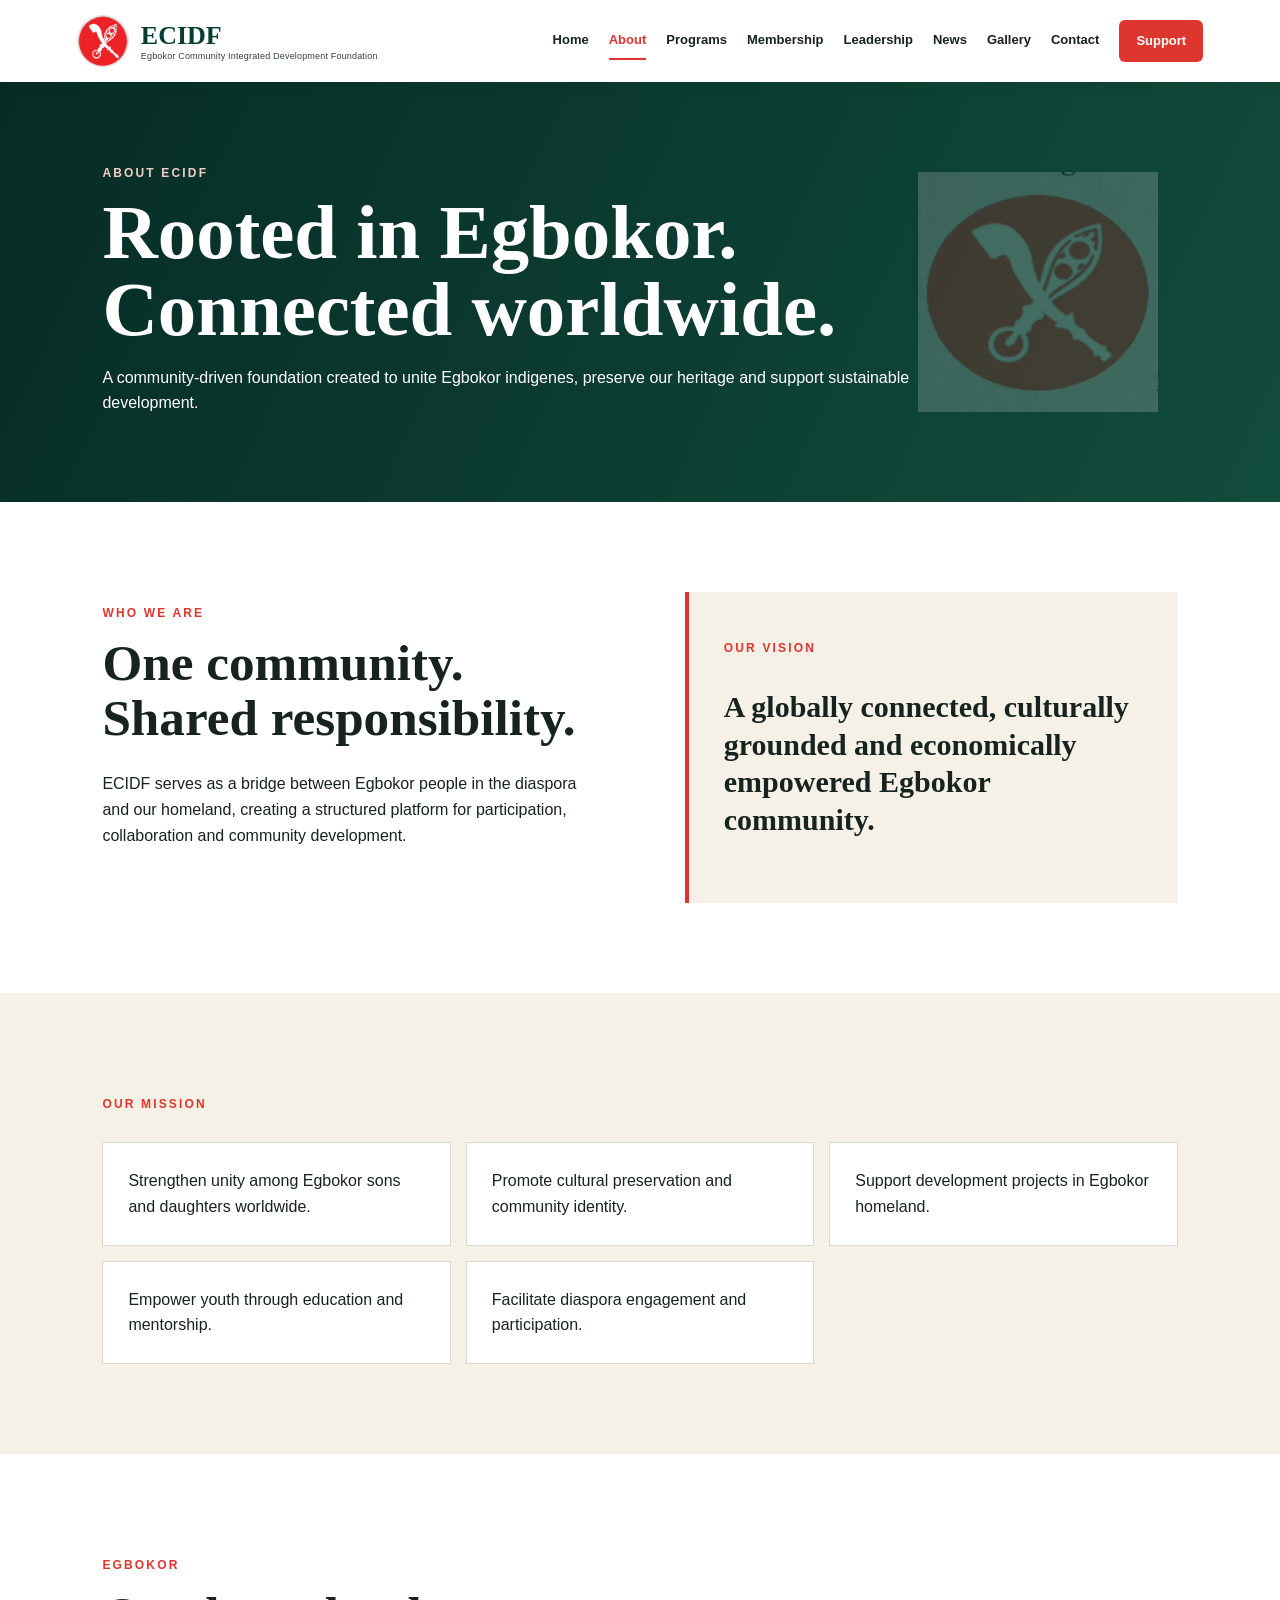
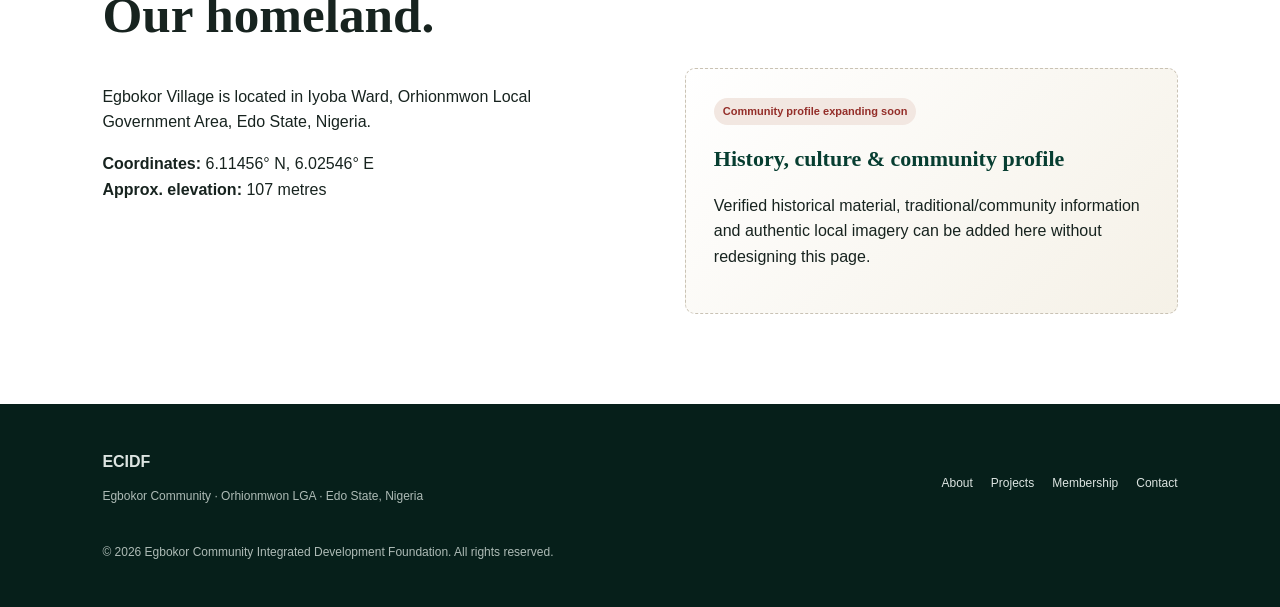
==== about.html @ dde15e3f "Add rotating ECIDF global community feature" ====
<!doctype html><html lang="en"><head><meta charset="utf-8"><meta name="viewport" content="width=device-width,initial-scale=1"><title>About | ECIDF</title><meta name="description" content="ECIDF — Egbokor Community Integrated Development Foundation"><link rel="stylesheet" href="styles.css"></head><body><header class="site-header"><a class="brand" href="index.html"><span class="mark"><img src="assets/images/ecidf-emblem.png" alt="ECIDF emblem"></span><span>ECIDF<small>Egbokor Community Integrated Development Foundation</small></span></a><button class="menu" aria-label="Open navigation" aria-expanded="false">☰</button><nav><a class="" href="index.html">Home</a><a class="active" href="about.html">About</a><a class="" href="programs.html">Programs</a><a class="" href="membership.html">Membership</a><a class="" href="leadership.html">Leadership</a><a class="" href="news.html">News</a><a class="" href="gallery.html">Gallery</a><a class="" href="contact.html">Contact</a><a class="nav-cta" href="support.html">Support</a></nav></header><main><section class="page-hero"><div><p class="kicker">ABOUT ECIDF</p><h1>Rooted in Egbokor.<br>Connected worldwide.</h1><p>A community-driven foundation created to unite Egbokor indigenes, preserve our heritage and support sustainable development.</p></div><div class="page-emblem"><img src="assets/images/ecidf-emblem.png" alt=""></div></section><section class="content two-col"><div><p class="kicker">WHO WE ARE</p><h2>One community. Shared responsibility.</h2><p>ECIDF serves as a bridge between Egbokor people in the diaspora and our homeland, creating a structured platform for participation, collaboration and community development.</p></div><div class="quote-card"><p class="kicker">OUR VISION</p><h3>A globally connected, culturally grounded and economically empowered Egbokor community.</h3></div></section><section class="content soft"><p class="kicker">OUR MISSION</p><div class="list-grid"><div>Strengthen unity among Egbokor sons and daughters worldwide.</div><div>Promote cultural preservation and community identity.</div><div>Support development projects in Egbokor homeland.</div><div>Empower youth through education and mentorship.</div><div>Facilitate diaspora engagement and participation.</div></div></section><section class="content"><p class="kicker">EGBOKOR</p><h2>Our homeland.</h2><div class="two-col"><div><p>Egbokor Village is located in Iyoba Ward, Orhionmwon Local Government Area, Edo State, Nigeria.</p><p><strong>Coordinates:</strong> 6.11456° N, 6.02546° E<br><strong>Approx. elevation:</strong> 107 metres</p></div><div class="coming-card"><span>Community profile expanding soon</span><h3>History, culture & community profile</h3><p>Verified historical material, traditional/community information and authentic local imagery can be added here without redesigning this page.</p></div></div></section></main><footer><div><strong>ECIDF</strong><p>Egbokor Community · Orhionmwon LGA · Edo State, Nigeria</p></div><div class="footer-links"><a href="about.html">About</a><a href="programs.html">Projects</a><a href="membership.html">Membership</a><a href="contact.html">Contact</a></div><small>© 2026 Egbokor Community Integrated Development Foundation. All rights reserved.</small></footer><script src="script.js"></script></body></html>
---- styles.css ----
:root{--forest:#073e31;--deep:#052c24;--red:#df352f;--cream:#f5f1e7;--paper:#fff;--ink:#17231f;--muted:#66716d;--line:#ddd8cc;--gold:#caa86a}*{box-sizing:border-box}html{scroll-behavior:auto}body{margin:0;background:var(--paper);color:var(--ink);font-family:Arial,Helvetica,sans-serif;line-height:1.6}a{color:inherit}.site-header{height:82px;padding:0 6vw;display:flex;align-items:center;justify-content:space-between;background:#fff;position:sticky;top:0;z-index:50;box-shadow:0 1px 18px #0000000b}.brand{display:flex;align-items:center;gap:12px;text-decoration:none;color:var(--forest);font:bold 26px Georgia,serif}.brand small{display:block;font:500 9px Arial;letter-spacing:.02em;color:#33443e}.mark{width:52px;height:52px;border-radius:50%;overflow:hidden;background:var(--red)}.mark img{width:100%;height:100%;object-fit:cover}.site-header nav{display:flex;align-items:center;gap:20px}.site-header nav a{text-decoration:none;font-size:13px;font-weight:700;padding:8px 0;border-bottom:2px solid transparent}.site-header nav a:hover,.site-header nav a.active{color:var(--red);border-color:var(--red)}.site-header nav .nav-cta{padding:11px 17px;background:var(--red);color:#fff;border:0;border-radius:6px}.menu{display:none;border:0;background:none;font-size:26px}.kicker,.eyebrow{font-size:12px;letter-spacing:.18em;font-weight:800;color:var(--red)}h1,h2,h3{font-family:Georgia,serif}h2{font-size:clamp(34px,4vw,58px);line-height:1.08;margin:.2em 0 .5em}.hero{min-height:calc(100vh - 82px);padding:7vw 7vw 9vw;color:#fff;background:linear-gradient(115deg,#071d1a,#123a31 52%,#8d6245);display:grid;grid-template-columns:1.4fr .6fr;gap:7vw;align-items:center;position:relative;overflow:hidden;isolation:isolate}.hero:before,.page-hero:after{content:'';position:absolute;background:url('assets/images/ecidf-emblem.png') center/cover no-repeat;border-radius:50%;animation:spin 28s linear infinite;pointer-events:none}.hero:before{width:420px;height:420px;right:7vw;top:8%;opacity:.18;z-index:-1}.hero h1{font-size:clamp(48px,6vw,88px);line-height:.98;margin:.2em 0}.hero h1 em{font-style:normal;color:var(--red)}.hero .eyebrow{color:#fff}.lead{font-size:19px;max-width:720px}.actions{display:flex;gap:12px;margin-top:28px}.btn{display:inline-block;padding:13px 20px;text-decoration:none;font-weight:800;border:0;border-radius:6px;cursor:pointer}.primary{background:var(--red);color:#fff}.secondary{border:1px solid #fff;color:#fff}.light{background:#fff;color:var(--forest)}.location-card{background:#061d1acc;padding:28px;border-top:3px solid var(--red);backdrop-filter:blur(6px)}.location-card span{font-size:11px;letter-spacing:.2em}.location-card strong{display:block;font:700 29px Georgia,serif;margin:12px 0}.coords{border-top:1px solid #ffffff38;padding-top:14px;font-size:13px}.hero-pillars{position:absolute;left:7vw;right:7vw;bottom:25px;border-top:1px solid #ffffff35;padding-top:14px;display:grid;grid-template-columns:repeat(5,1fr);font-size:12px;font-weight:700}.intro,.home-updates,.content{padding:90px 8vw}.intro>p:not(.kicker){font-size:21px;max-width:900px}.feature-links{display:grid;grid-template-columns:repeat(3,1fr);gap:14px;margin-top:36px}.feature-links a{padding:25px;border:1px solid var(--line);text-decoration:none}.feature-links b,.feature-links span{display:block}.feature-links b{font:700 22px Georgia,serif;color:var(--forest)}.feature-links span{margin-top:8px;color:var(--muted);font-size:13px}.dark-band{padding:65px 8vw;background:var(--forest);color:#fff;display:flex;justify-content:space-between;align-items:center;gap:40px}.dark-band>div{max-width:850px}.dark-band .kicker{color:#e4c99a}.dark-band h2{margin-bottom:0}.page-hero{min-height:410px;padding:70px 8vw;background:linear-gradient(115deg,#062c25,#124c3d);color:#fff;display:grid;grid-template-columns:1fr 260px;align-items:center;position:relative;overflow:hidden}.page-hero h1{font-size:clamp(44px,6vw,78px);line-height:1;margin:.15em 0}.page-hero>div:first-child{max-width:850px;z-index:2}.page-hero .kicker{color:#efcfc8}.page-emblem{width:240px;height:240px;opacity:.22;animation:spin 28s linear infinite}.page-emblem img{width:100%;height:100%}.soft{background:var(--cream)}.two-col{display:grid;grid-template-columns:1fr 1fr;gap:7vw;align-items:start}.quote-card{padding:35px;border-left:4px solid var(--red);background:var(--cream)}.quote-card h3{font-size:30px;line-height:1.25}.list-grid,.program-grid,.card-grid{display:grid;grid-template-columns:repeat(3,1fr);gap:15px;margin-top:28px}.list-grid div,.program-grid article{padding:25px;background:#fff;border:1px solid var(--line)}.program-grid{grid-template-columns:repeat(4,1fr)}.program-grid b{color:var(--red)}.program-grid h3{font-size:23px;color:var(--forest)}.coming-card{padding:28px;border:1px dashed #c9c2b4;background:linear-gradient(135deg,#fff,#f5f1e7);border-radius:10px;min-height:190px}.coming-card>span{display:inline-block;padding:5px 9px;border-radius:20px;background:#f2e7e1;color:#942e29;font-size:11px;font-weight:800}.coming-card h3{font-size:22px;color:var(--forest);margin:16px 0 6px}.notice{padding:14px 16px;border-left:3px solid var(--red);background:#fff7f5;color:#654d48}.list-stack{display:grid;margin-top:22px}.list-stack span{padding:13px 0;border-bottom:1px solid var(--line)}.profile-grid{display:grid;grid-template-columns:repeat(3,1fr);gap:18px;margin-top:30px}.profile{border:1px solid var(--line);background:#fff;padding-bottom:20px}.profile h3,.profile p{margin-left:20px;margin-right:20px}.photo-placeholder{height:230px;background:linear-gradient(135deg,#e9e4d9,#f8f5ee);display:grid;place-items:center;text-align:center;color:#8a857b;font-weight:800}.gallery-grid{display:grid;grid-template-columns:repeat(4,1fr);gap:14px}.gallery-slot{aspect-ratio:1.15;background:linear-gradient(135deg,#e9e4d9,#f8f5ee);display:flex;flex-direction:column;align-items:center;justify-content:center;border:1px dashed #c9c2b4;text-align:center}.gallery-slot span{font-size:32px}.gallery-slot small{color:var(--muted)}.contact-form{display:grid;gap:14px}.contact-form label{font-size:13px;font-weight:800}.contact-form input,.contact-form textarea{display:block;width:100%;padding:13px;margin-top:6px;border:1px solid var(--line);font:inherit;background:#fff}.text-link{display:inline-block;margin-top:24px;color:var(--red);font-weight:800;text-decoration:none}footer{padding:45px 8vw;background:#061f1a;color:#dce4e1;display:grid;grid-template-columns:1fr auto;gap:25px;align-items:center}footer p,footer small{font-size:12px;color:#aebbb6}.footer-links{display:flex;gap:18px}.footer-links a{text-decoration:none;font-size:12px}@keyframes spin{to{transform:rotate(360deg)}}@media(prefers-reduced-motion:reduce){.hero:before,.page-emblem{animation:none}}@media(max-width:950px){.site-header nav{display:none;position:absolute;top:82px;left:0;right:0;padding:24px 6vw;background:#fff;flex-direction:column;align-items:flex-start;border-top:1px solid var(--line)}.site-header nav.open{display:flex}.menu{display:block}.hero,.two-col{grid-template-columns:1fr}.hero{padding-bottom:170px}.hero-pillars{grid-template-columns:1fr 1fr;gap:7px}.program-grid{grid-template-columns:1fr 1fr}.card-grid,.profile-grid{grid-template-columns:1fr 1fr}.gallery-grid{grid-template-columns:1fr 1fr}.page-hero{grid-template-columns:1fr}.page-emblem{position:absolute;right:-40px;bottom:-40px}.feature-links{grid-template-columns:1fr}.dark-band{align-items:flex-start;flex-direction:column}}@media(max-width:560px){.brand{font-size:21px}.brand small{max-width:210px}.mark{width:45px;height:45px}.hero h1{font-size:45px}.hero{padding:70px 6vw 190px}.hero-pillars{grid-template-columns:1fr}.hero-pillars span:nth-child(n+4){display:none}.intro,.home-updates,.content{padding:65px 6vw}.page-hero{padding:60px 6vw;min-height:350px}.program-grid,.card-grid,.profile-grid,.gallery-grid,.list-grid{grid-template-columns:1fr}.dark-band{padding:55px 6vw}footer{grid-template-columns:1fr}.footer-links{flex-wrap:wrap}}

/* ECIDF rotating global community feature */
.globe-stage{position:relative;min-height:520px;display:grid;place-items:center;isolation:isolate}.ecidf-globe{width:min(33vw,390px);aspect-ratio:1;border-radius:50%;position:relative;display:grid;place-items:center;filter:drop-shadow(0 28px 35px #0008);animation:globeFloat 6s ease-in-out infinite;z-index:3}.earth-face{position:absolute;inset:0;border-radius:50%;display:grid;place-items:center;font-size:min(31vw,365px);line-height:1;overflow:hidden;animation:earthSpin 26s linear infinite;filter:saturate(.9) contrast(1.08)}.ecidf-globe:after{content:'';position:absolute;inset:3%;border-radius:50%;box-shadow:inset -35px -20px 55px #001b2c99,inset 18px 12px 30px #ffffff35,0 0 45px #71d5ff40;pointer-events:none}.globe-emblem{width:34%;aspect-ratio:1;border-radius:50%;overflow:hidden;position:relative;z-index:5;box-shadow:0 0 0 6px #ffffff55,0 0 34px #fff8;background:var(--red);animation:emblemCounterSpin 26s linear infinite}.globe-emblem img{width:100%;height:100%;object-fit:cover}.globe-orbit{position:absolute;width:min(42vw,500px);height:min(22vw,260px);border:1px solid #f4d690aa;border-radius:50%;z-index:4;pointer-events:none;animation:orbitSpin 18s linear infinite}.globe-orbit:before{content:'';position:absolute;width:9px;height:9px;border-radius:50%;background:#fff4c0;top:47%;left:-5px;box-shadow:0 0 16px #ffd36b}.globe-orbit span{position:absolute;right:-34px;top:42%;font-size:12px;font-weight:800;letter-spacing:.08em;color:#fff}.orbit-two{transform:rotate(58deg);animation-duration:24s}.orbit-two span{transform:rotate(-58deg)}.orbit-three{transform:rotate(-38deg);animation-duration:30s}.orbit-three span{transform:rotate(38deg)}.globe-label{position:absolute;z-index:6;padding:5px 10px;border-radius:20px;background:#061d1ab8;border:1px solid #ffffff28;font-size:11px;font-weight:800;letter-spacing:.08em}.label-people{left:2%;top:29%}.label-culture{left:0;bottom:32%}.label-future{right:0;bottom:30%}.globe-stage .location-card{position:absolute;right:0;bottom:-15px;width:min(320px,78%);z-index:8;padding:18px 20px}.globe-stage .location-card strong{font-size:22px;margin:7px 0}.globe-stage .location-card p{font-size:12px;margin:5px 0}.globe-stage .coords{padding-top:8px}.hero:before{display:none}@keyframes earthSpin{to{transform:rotate(360deg)}}@keyframes emblemCounterSpin{to{transform:rotate(-360deg)}}@keyframes orbitSpin{to{transform:rotate(360deg)}}@keyframes globeFloat{50%{transform:translateY(-12px)}}
@media(prefers-reduced-motion:reduce){.ecidf-globe,.earth-face,.globe-emblem,.globe-orbit{animation:none!important}}
@media(max-width:950px){.globe-stage{min-height:500px;margin-top:10px}.ecidf-globe{width:min(68vw,360px)}.globe-orbit{width:min(82vw,450px);height:min(43vw,230px)}.globe-stage .location-card{right:5%;bottom:0}}
@media(max-width:560px){.globe-stage{min-height:430px}.ecidf-globe{width:270px}.earth-face{font-size:255px}.globe-orbit{width:320px;height:165px}.globe-orbit span,.globe-label{font-size:9px}.globe-stage .location-card{width:88%;right:6%;bottom:-18px}.hero{padding-bottom:205px}}
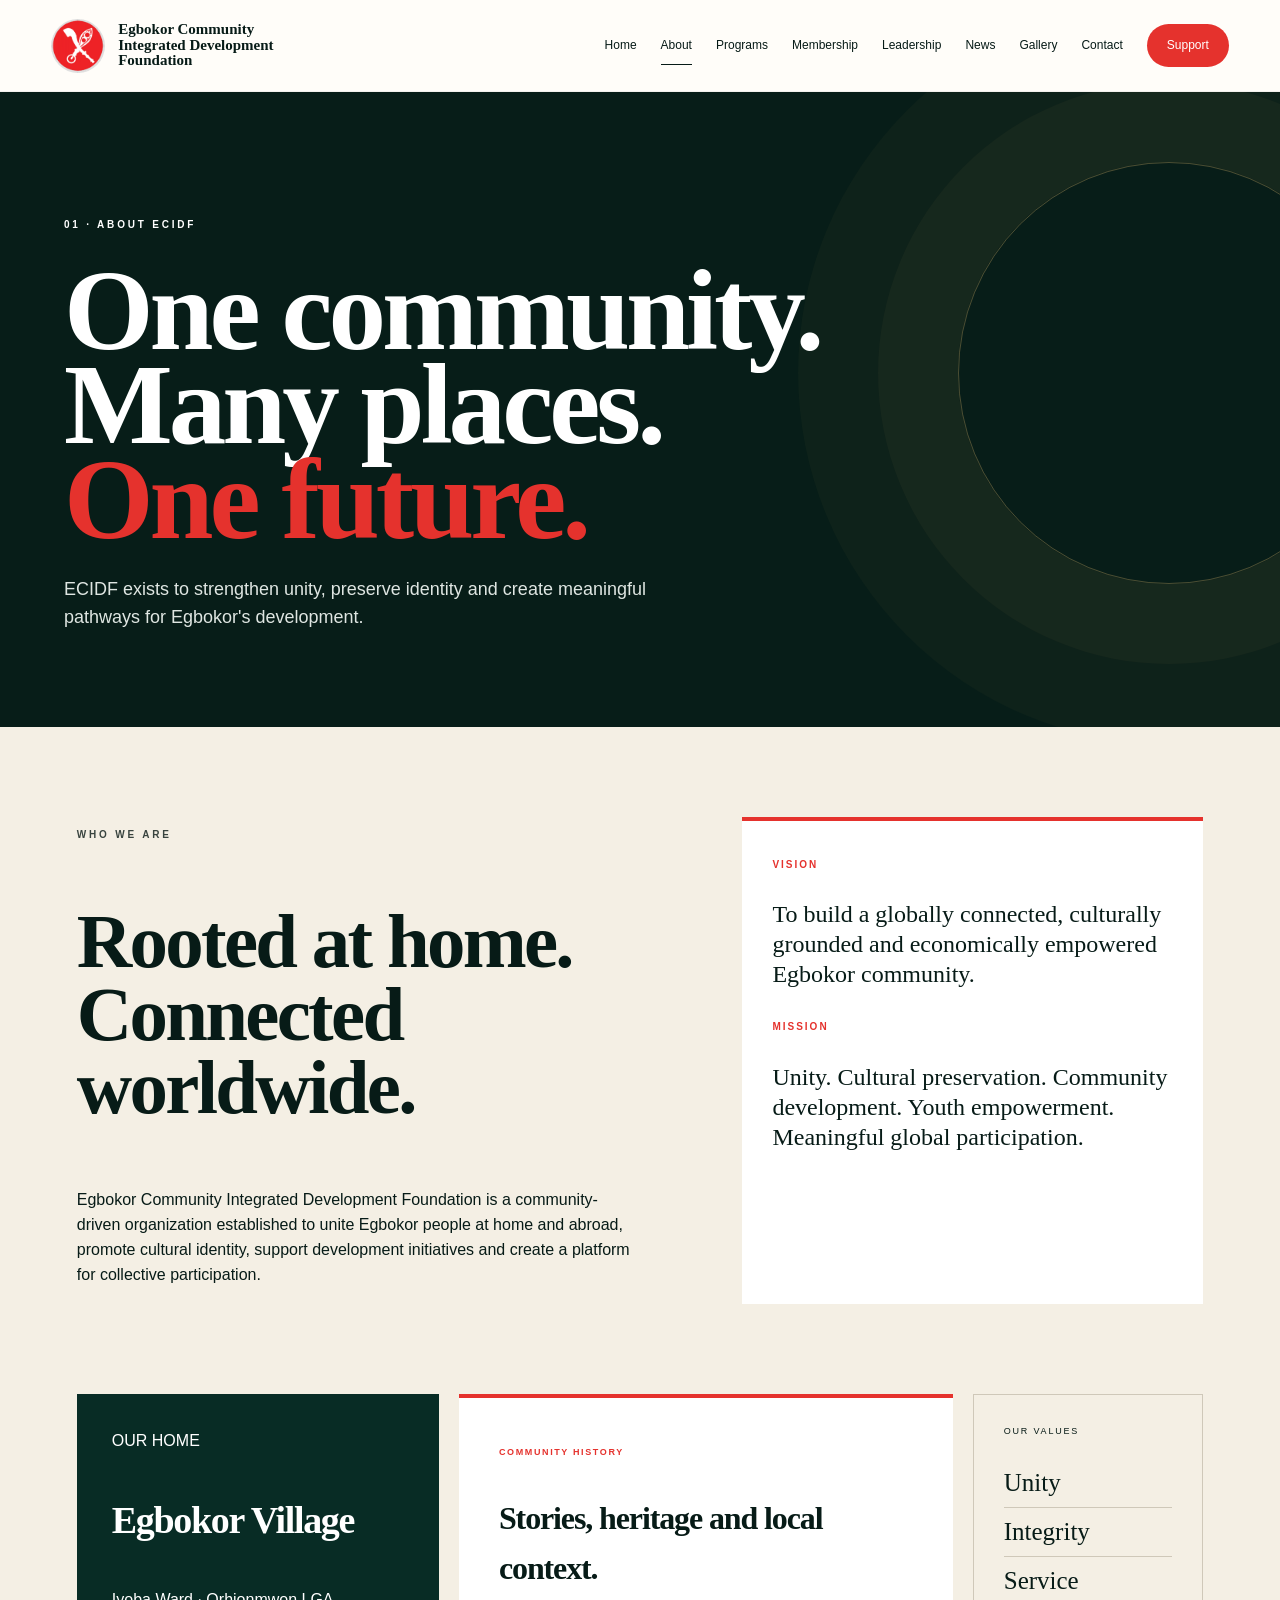
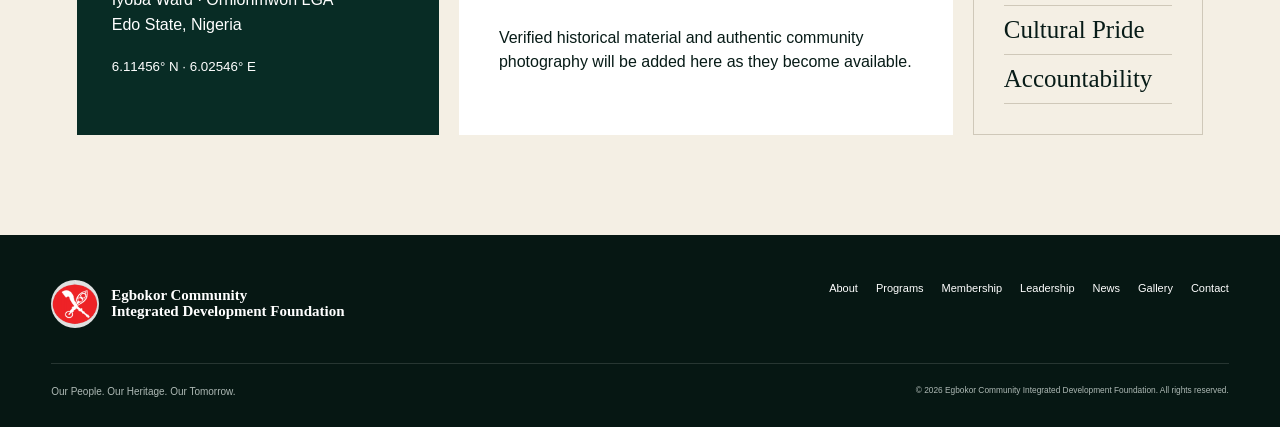
==== commit 0fb022da: "Replace ECIDF website with cinematic editorial V6" ====
--- a/about.html
+++ b/about.html
@@ -1 +1 @@
-<!doctype html><html lang="en"><head><meta charset="utf-8"><meta name="viewport" content="width=device-width,initial-scale=1"><title>About | ECIDF</title><meta name="description" content="ECIDF — Egbokor Community Integrated Development Foundation"><link rel="stylesheet" href="styles.css"></head><body><header class="site-header"><a class="brand" href="index.html"><span class="mark"><img src="assets/images/ecidf-emblem.png" alt="ECIDF emblem"></span><span>ECIDF<small>Egbokor Community Integrated Development Foundation</small></span></a><button class="menu" aria-label="Open navigation" aria-expanded="false">☰</button><nav><a class="" href="index.html">Home</a><a class="active" href="about.html">About</a><a class="" href="programs.html">Programs</a><a class="" href="membership.html">Membership</a><a class="" href="leadership.html">Leadership</a><a class="" href="news.html">News</a><a class="" href="gallery.html">Gallery</a><a class="" href="contact.html">Contact</a><a class="nav-cta" href="support.html">Support</a></nav></header><main><section class="page-hero"><div><p class="kicker">ABOUT ECIDF</p><h1>Rooted in Egbokor.<br>Connected worldwide.</h1><p>A community-driven foundation created to unite Egbokor indigenes, preserve our heritage and support sustainable development.</p></div><div class="page-emblem"><img src="assets/images/ecidf-emblem.png" alt=""></div></section><section class="content two-col"><div><p class="kicker">WHO WE ARE</p><h2>One community. Shared responsibility.</h2><p>ECIDF serves as a bridge between Egbokor people in the diaspora and our homeland, creating a structured platform for participation, collaboration and community development.</p></div><div class="quote-card"><p class="kicker">OUR VISION</p><h3>A globally connected, culturally grounded and economically empowered Egbokor community.</h3></div></section><section class="content soft"><p class="kicker">OUR MISSION</p><div class="list-grid"><div>Strengthen unity among Egbokor sons and daughters worldwide.</div><div>Promote cultural preservation and community identity.</div><div>Support development projects in Egbokor homeland.</div><div>Empower youth through education and mentorship.</div><div>Facilitate diaspora engagement and participation.</div></div></section><section class="content"><p class="kicker">EGBOKOR</p><h2>Our homeland.</h2><div class="two-col"><div><p>Egbokor Village is located in Iyoba Ward, Orhionmwon Local Government Area, Edo State, Nigeria.</p><p><strong>Coordinates:</strong> 6.11456° N, 6.02546° E<br><strong>Approx. elevation:</strong> 107 metres</p></div><div class="coming-card"><span>Community profile expanding soon</span><h3>History, culture & community profile</h3><p>Verified historical material, traditional/community information and authentic local imagery can be added here without redesigning this page.</p></div></div></section></main><footer><div><strong>ECIDF</strong><p>Egbokor Community · Orhionmwon LGA · Edo State, Nigeria</p></div><div class="footer-links"><a href="about.html">About</a><a href="programs.html">Projects</a><a href="membership.html">Membership</a><a href="contact.html">Contact</a></div><small>© 2026 Egbokor Community Integrated Development Foundation. All rights reserved.</small></footer><script src="script.js"></script></body></html>+<!doctype html><html lang="en"><head><meta charset="utf-8"><meta name="viewport" content="width=device-width,initial-scale=1"><meta name="description" content="Egbokor Community Integrated Development Foundation"><title>About | ECIDF</title><link rel="stylesheet" href="styles.css"></head><body><header class="site-header"><a class="brand" href="index.html"><span class="brand-mark"><img src="assets/images/ecidf-emblem.png" alt="ECIDF emblem"></span><span class="brand-type">Egbokor Community<br>Integrated Development<br>Foundation</span></a><button class="menu" aria-label="Toggle navigation" aria-expanded="false">Menu</button><nav><a class="" href="index.html">Home</a><a class="active" href="about.html">About</a><a class="" href="programs.html">Programs</a><a class="" href="membership.html">Membership</a><a class="" href="leadership.html">Leadership</a><a class="" href="news.html">News</a><a class="" href="gallery.html">Gallery</a><a class="" href="contact.html">Contact</a><a class="support-link" href="support.html">Support</a></nav></header><main><section class="page-intro"><p class="meta">01 · ABOUT ECIDF</p><h1>One community.<br>Many places.<br><span>One future.</span></h1><p class="page-dek">ECIDF exists to strengthen unity, preserve identity and create meaningful pathways for Egbokor's development.</p></section><section class="split-editorial"><div><p class="meta dark">WHO WE ARE</p><h2>Rooted at home.<br>Connected worldwide.</h2><p>Egbokor Community Integrated Development Foundation is a community-driven organization established to unite Egbokor people at home and abroad, promote cultural identity, support development initiatives and create a platform for collective participation.</p></div><aside class="manifesto"><b>VISION</b><p>To build a globally connected, culturally grounded and economically empowered Egbokor community.</p><b>MISSION</b><p>Unity. Cultural preservation. Community development. Youth empowerment. Meaningful global participation.</p></aside></section><section class="broken-grid"><div class="location-panel"><span>OUR HOME</span><h3>Egbokor Village</h3><p>Iyoba Ward · Orhionmwon LGA<br>Edo State, Nigeria</p><small>6.11456° N · 6.02546° E</small></div><div class="coming editorial-coming"><span>COMMUNITY HISTORY</span><h3>Stories, heritage and local context.</h3><p>Verified historical material and authentic community photography will be added here as they become available.</p></div><div class="values"><span>OUR VALUES</span><strong>Unity</strong><strong>Integrity</strong><strong>Service</strong><strong>Cultural Pride</strong><strong>Accountability</strong></div></section></main><footer><div class="footer-brand"><img src="assets/images/ecidf-emblem.png" alt=""><strong>Egbokor Community<br>Integrated Development Foundation</strong></div><div class="footer-nav"><a href="about.html">About</a><a href="programs.html">Programs</a><a href="membership.html">Membership</a><a href="leadership.html">Leadership</a><a href="news.html">News</a><a href="gallery.html">Gallery</a><a href="contact.html">Contact</a></div><div class="footer-meta"><span>Our People. Our Heritage. Our Tomorrow.</span><small>© 2026 Egbokor Community Integrated Development Foundation. All rights reserved.</small></div></footer><script src="script.js"></script></body></html>
--- a/styles.css
+++ b/styles.css
@@ -1,8 +1 @@
-
-:root{--forest:#073e31;--deep:#052c24;--red:#df352f;--cream:#f5f1e7;--paper:#fff;--ink:#17231f;--muted:#66716d;--line:#ddd8cc;--gold:#caa86a}*{box-sizing:border-box}html{scroll-behavior:auto}body{margin:0;background:var(--paper);color:var(--ink);font-family:Arial,Helvetica,sans-serif;line-height:1.6}a{color:inherit}.site-header{height:82px;padding:0 6vw;display:flex;align-items:center;justify-content:space-between;background:#fff;position:sticky;top:0;z-index:50;box-shadow:0 1px 18px #0000000b}.brand{display:flex;align-items:center;gap:12px;text-decoration:none;color:var(--forest);font:bold 26px Georgia,serif}.brand small{display:block;font:500 9px Arial;letter-spacing:.02em;color:#33443e}.mark{width:52px;height:52px;border-radius:50%;overflow:hidden;background:var(--red)}.mark img{width:100%;height:100%;object-fit:cover}.site-header nav{display:flex;align-items:center;gap:20px}.site-header nav a{text-decoration:none;font-size:13px;font-weight:700;padding:8px 0;border-bottom:2px solid transparent}.site-header nav a:hover,.site-header nav a.active{color:var(--red);border-color:var(--red)}.site-header nav .nav-cta{padding:11px 17px;background:var(--red);color:#fff;border:0;border-radius:6px}.menu{display:none;border:0;background:none;font-size:26px}.kicker,.eyebrow{font-size:12px;letter-spacing:.18em;font-weight:800;color:var(--red)}h1,h2,h3{font-family:Georgia,serif}h2{font-size:clamp(34px,4vw,58px);line-height:1.08;margin:.2em 0 .5em}.hero{min-height:calc(100vh - 82px);padding:7vw 7vw 9vw;color:#fff;background:linear-gradient(115deg,#071d1a,#123a31 52%,#8d6245);display:grid;grid-template-columns:1.4fr .6fr;gap:7vw;align-items:center;position:relative;overflow:hidden;isolation:isolate}.hero:before,.page-hero:after{content:'';position:absolute;background:url('assets/images/ecidf-emblem.png') center/cover no-repeat;border-radius:50%;animation:spin 28s linear infinite;pointer-events:none}.hero:before{width:420px;height:420px;right:7vw;top:8%;opacity:.18;z-index:-1}.hero h1{font-size:clamp(48px,6vw,88px);line-height:.98;margin:.2em 0}.hero h1 em{font-style:normal;color:var(--red)}.hero .eyebrow{color:#fff}.lead{font-size:19px;max-width:720px}.actions{display:flex;gap:12px;margin-top:28px}.btn{display:inline-block;padding:13px 20px;text-decoration:none;font-weight:800;border:0;border-radius:6px;cursor:pointer}.primary{background:var(--red);color:#fff}.secondary{border:1px solid #fff;color:#fff}.light{background:#fff;color:var(--forest)}.location-card{background:#061d1acc;padding:28px;border-top:3px solid var(--red);backdrop-filter:blur(6px)}.location-card span{font-size:11px;letter-spacing:.2em}.location-card strong{display:block;font:700 29px Georgia,serif;margin:12px 0}.coords{border-top:1px solid #ffffff38;padding-top:14px;font-size:13px}.hero-pillars{position:absolute;left:7vw;right:7vw;bottom:25px;border-top:1px solid #ffffff35;padding-top:14px;display:grid;grid-template-columns:repeat(5,1fr);font-size:12px;font-weight:700}.intro,.home-updates,.content{padding:90px 8vw}.intro>p:not(.kicker){font-size:21px;max-width:900px}.feature-links{display:grid;grid-template-columns:repeat(3,1fr);gap:14px;margin-top:36px}.feature-links a{padding:25px;border:1px solid var(--line);text-decoration:none}.feature-links b,.feature-links span{display:block}.feature-links b{font:700 22px Georgia,serif;color:var(--forest)}.feature-links span{margin-top:8px;color:var(--muted);font-size:13px}.dark-band{padding:65px 8vw;background:var(--forest);color:#fff;display:flex;justify-content:space-between;align-items:center;gap:40px}.dark-band>div{max-width:850px}.dark-band .kicker{color:#e4c99a}.dark-band h2{margin-bottom:0}.page-hero{min-height:410px;padding:70px 8vw;background:linear-gradient(115deg,#062c25,#124c3d);color:#fff;display:grid;grid-template-columns:1fr 260px;align-items:center;position:relative;overflow:hidden}.page-hero h1{font-size:clamp(44px,6vw,78px);line-height:1;margin:.15em 0}.page-hero>div:first-child{max-width:850px;z-index:2}.page-hero .kicker{color:#efcfc8}.page-emblem{width:240px;height:240px;opacity:.22;animation:spin 28s linear infinite}.page-emblem img{width:100%;height:100%}.soft{background:var(--cream)}.two-col{display:grid;grid-template-columns:1fr 1fr;gap:7vw;align-items:start}.quote-card{padding:35px;border-left:4px solid var(--red);background:var(--cream)}.quote-card h3{font-size:30px;line-height:1.25}.list-grid,.program-grid,.card-grid{display:grid;grid-template-columns:repeat(3,1fr);gap:15px;margin-top:28px}.list-grid div,.program-grid article{padding:25px;background:#fff;border:1px solid var(--line)}.program-grid{grid-template-columns:repeat(4,1fr)}.program-grid b{color:var(--red)}.program-grid h3{font-size:23px;color:var(--forest)}.coming-card{padding:28px;border:1px dashed #c9c2b4;background:linear-gradient(135deg,#fff,#f5f1e7);border-radius:10px;min-height:190px}.coming-card>span{display:inline-block;padding:5px 9px;border-radius:20px;background:#f2e7e1;color:#942e29;font-size:11px;font-weight:800}.coming-card h3{font-size:22px;color:var(--forest);margin:16px 0 6px}.notice{padding:14px 16px;border-left:3px solid var(--red);background:#fff7f5;color:#654d48}.list-stack{display:grid;margin-top:22px}.list-stack span{padding:13px 0;border-bottom:1px solid var(--line)}.profile-grid{display:grid;grid-template-columns:repeat(3,1fr);gap:18px;margin-top:30px}.profile{border:1px solid var(--line);background:#fff;padding-bottom:20px}.profile h3,.profile p{margin-left:20px;margin-right:20px}.photo-placeholder{height:230px;background:linear-gradient(135deg,#e9e4d9,#f8f5ee);display:grid;place-items:center;text-align:center;color:#8a857b;font-weight:800}.gallery-grid{display:grid;grid-template-columns:repeat(4,1fr);gap:14px}.gallery-slot{aspect-ratio:1.15;background:linear-gradient(135deg,#e9e4d9,#f8f5ee);display:flex;flex-direction:column;align-items:center;justify-content:center;border:1px dashed #c9c2b4;text-align:center}.gallery-slot span{font-size:32px}.gallery-slot small{color:var(--muted)}.contact-form{display:grid;gap:14px}.contact-form label{font-size:13px;font-weight:800}.contact-form input,.contact-form textarea{display:block;width:100%;padding:13px;margin-top:6px;border:1px solid var(--line);font:inherit;background:#fff}.text-link{display:inline-block;margin-top:24px;color:var(--red);font-weight:800;text-decoration:none}footer{padding:45px 8vw;background:#061f1a;color:#dce4e1;display:grid;grid-template-columns:1fr auto;gap:25px;align-items:center}footer p,footer small{font-size:12px;color:#aebbb6}.footer-links{display:flex;gap:18px}.footer-links a{text-decoration:none;font-size:12px}@keyframes spin{to{transform:rotate(360deg)}}@media(prefers-reduced-motion:reduce){.hero:before,.page-emblem{animation:none}}@media(max-width:950px){.site-header nav{display:none;position:absolute;top:82px;left:0;right:0;padding:24px 6vw;background:#fff;flex-direction:column;align-items:flex-start;border-top:1px solid var(--line)}.site-header nav.open{display:flex}.menu{display:block}.hero,.two-col{grid-template-columns:1fr}.hero{padding-bottom:170px}.hero-pillars{grid-template-columns:1fr 1fr;gap:7px}.program-grid{grid-template-columns:1fr 1fr}.card-grid,.profile-grid{grid-template-columns:1fr 1fr}.gallery-grid{grid-template-columns:1fr 1fr}.page-hero{grid-template-columns:1fr}.page-emblem{position:absolute;right:-40px;bottom:-40px}.feature-links{grid-template-columns:1fr}.dark-band{align-items:flex-start;flex-direction:column}}@media(max-width:560px){.brand{font-size:21px}.brand small{max-width:210px}.mark{width:45px;height:45px}.hero h1{font-size:45px}.hero{padding:70px 6vw 190px}.hero-pillars{grid-template-columns:1fr}.hero-pillars span:nth-child(n+4){display:none}.intro,.home-updates,.content{padding:65px 6vw}.page-hero{padding:60px 6vw;min-height:350px}.program-grid,.card-grid,.profile-grid,.gallery-grid,.list-grid{grid-template-columns:1fr}.dark-band{padding:55px 6vw}footer{grid-template-columns:1fr}.footer-links{flex-wrap:wrap}}
-
-/* ECIDF rotating global community feature */
-.globe-stage{position:relative;min-height:520px;display:grid;place-items:center;isolation:isolate}.ecidf-globe{width:min(33vw,390px);aspect-ratio:1;border-radius:50%;position:relative;display:grid;place-items:center;filter:drop-shadow(0 28px 35px #0008);animation:globeFloat 6s ease-in-out infinite;z-index:3}.earth-face{position:absolute;inset:0;border-radius:50%;display:grid;place-items:center;font-size:min(31vw,365px);line-height:1;overflow:hidden;animation:earthSpin 26s linear infinite;filter:saturate(.9) contrast(1.08)}.ecidf-globe:after{content:'';position:absolute;inset:3%;border-radius:50%;box-shadow:inset -35px -20px 55px #001b2c99,inset 18px 12px 30px #ffffff35,0 0 45px #71d5ff40;pointer-events:none}.globe-emblem{width:34%;aspect-ratio:1;border-radius:50%;overflow:hidden;position:relative;z-index:5;box-shadow:0 0 0 6px #ffffff55,0 0 34px #fff8;background:var(--red);animation:emblemCounterSpin 26s linear infinite}.globe-emblem img{width:100%;height:100%;object-fit:cover}.globe-orbit{position:absolute;width:min(42vw,500px);height:min(22vw,260px);border:1px solid #f4d690aa;border-radius:50%;z-index:4;pointer-events:none;animation:orbitSpin 18s linear infinite}.globe-orbit:before{content:'';position:absolute;width:9px;height:9px;border-radius:50%;background:#fff4c0;top:47%;left:-5px;box-shadow:0 0 16px #ffd36b}.globe-orbit span{position:absolute;right:-34px;top:42%;font-size:12px;font-weight:800;letter-spacing:.08em;color:#fff}.orbit-two{transform:rotate(58deg);animation-duration:24s}.orbit-two span{transform:rotate(-58deg)}.orbit-three{transform:rotate(-38deg);animation-duration:30s}.orbit-three span{transform:rotate(38deg)}.globe-label{position:absolute;z-index:6;padding:5px 10px;border-radius:20px;background:#061d1ab8;border:1px solid #ffffff28;font-size:11px;font-weight:800;letter-spacing:.08em}.label-people{left:2%;top:29%}.label-culture{left:0;bottom:32%}.label-future{right:0;bottom:30%}.globe-stage .location-card{position:absolute;right:0;bottom:-15px;width:min(320px,78%);z-index:8;padding:18px 20px}.globe-stage .location-card strong{font-size:22px;margin:7px 0}.globe-stage .location-card p{font-size:12px;margin:5px 0}.globe-stage .coords{padding-top:8px}.hero:before{display:none}@keyframes earthSpin{to{transform:rotate(360deg)}}@keyframes emblemCounterSpin{to{transform:rotate(-360deg)}}@keyframes orbitSpin{to{transform:rotate(360deg)}}@keyframes globeFloat{50%{transform:translateY(-12px)}}
-@media(prefers-reduced-motion:reduce){.ecidf-globe,.earth-face,.globe-emblem,.globe-orbit{animation:none!important}}
-@media(max-width:950px){.globe-stage{min-height:500px;margin-top:10px}.ecidf-globe{width:min(68vw,360px)}.globe-orbit{width:min(82vw,450px);height:min(43vw,230px)}.globe-stage .location-card{right:5%;bottom:0}}
-@media(max-width:560px){.globe-stage{min-height:430px}.ecidf-globe{width:270px}.earth-face{font-size:255px}.globe-orbit{width:320px;height:165px}.globe-orbit span,.globe-label{font-size:9px}.globe-stage .location-card{width:88%;right:6%;bottom:-18px}.hero{padding-bottom:205px}}
+:root{--ink:#071b17;--forest:#082c25;--forest2:#0d3a30;--paper:#f4efe4;--white:#fffdf8;--red:#e5322d;--muted:#77776f;--line:#cfc8b9;--gold:#d6b06b}*{box-sizing:border-box}html{scroll-behavior:auto}body{margin:0;background:var(--paper);color:var(--ink);font-family:Arial,Helvetica,sans-serif;line-height:1.55}a{color:inherit}.site-header{height:92px;padding:0 4vw;display:flex;align-items:center;justify-content:space-between;background:#fffdfaf5;backdrop-filter:blur(14px);position:sticky;top:0;z-index:100;border-bottom:1px solid #0000000c}.brand{display:flex;align-items:center;gap:13px;text-decoration:none}.brand-mark{width:54px;height:54px;border-radius:50%;overflow:hidden;flex:0 0 auto}.brand-mark img{width:100%;height:100%;object-fit:cover}.brand-type{font:700 15px/1.05 Georgia,serif}.site-header nav{display:flex;align-items:center;gap:24px}.site-header nav a{text-decoration:none;font-size:12px;padding:10px 0;border-bottom:1px solid transparent}.site-header nav a:hover,.site-header nav a.active{border-color:var(--ink)}.site-header nav .support-link{background:var(--red);color:#fff;padding:12px 20px;border:0;border-radius:999px}.menu{display:none;background:none;border:1px solid var(--line);padding:9px 12px}.meta{font-size:10px;letter-spacing:.28em;font-weight:800}.meta.dark{color:#39443f}h1,h2,h3{font-family:Georgia,'Times New Roman',serif;font-weight:600;letter-spacing:-.035em}h1 span,h2 span{color:var(--red)}.hero-editorial{min-height:760px;background:linear-gradient(90deg,#061713 0%,#0a211b 44%,#183128 100%);color:#fff;position:relative;overflow:hidden;display:grid;grid-template-columns:43% 57%;isolation:isolate}.hero-wash{position:absolute;inset:0;background:radial-gradient(circle at 88% 16%,#e6b57455,transparent 26%),radial-gradient(circle at 70% 65%,#28634e66,transparent 34%),linear-gradient(120deg,transparent 50%,#0000 70%);z-index:-1}.hero-copy{padding:8.5vw 0 5vw 4vw;z-index:5}.hero-copy h1{font-size:clamp(58px,6.6vw,104px);line-height:.88;margin:20px 0 24px;max-width:780px}.hero-copy h1 span{font-family:Arial}.dek{max-width:500px;font-size:17px;color:#e8ece8}.hero-actions{display:flex;align-items:center;gap:30px;margin:32px 0 56px}.button{display:inline-flex;align-items:center;gap:25px;text-decoration:none;padding:15px 24px;border-radius:999px;font-size:13px}.button.red{background:var(--red);color:#fff}.text-button,.inline-link{text-decoration:none;border-bottom:1px solid currentColor;padding-bottom:5px;font-size:13px}.text-button i{font-style:normal;border:1px solid #ffffff55;border-radius:50%;width:34px;height:34px;display:inline-grid;place-items:center;margin-left:12px}.hero-notes{display:flex;gap:28px}.hero-notes span{border-left:1px solid #ffffff44;padding-left:20px;font-size:9px;letter-spacing:.18em;text-transform:uppercase}.globe-art{position:absolute;right:3vw;top:4.5vw;width:min(50vw,680px);aspect-ratio:1;z-index:3}.earth{position:absolute;inset:14%;border-radius:50%;background:radial-gradient(circle at 35% 30%,#2b9fc0 0 13%,#126a8c 35%,#064461 62%,#052d3d 100%);box-shadow:inset -40px -25px 70px #00141acc,inset 20px 15px 40px #ffffff30,0 30px 70px #0009,0 0 50px #62c6dd33;overflow:hidden;animation:float 7s ease-in-out infinite}.earth:before{content:'';position:absolute;inset:-5%;border-radius:50%;background:repeating-linear-gradient(90deg,transparent 0 9%,#ffffff12 9.2% 9.5%),repeating-linear-gradient(0deg,transparent 0 9%,#ffffff10 9.2% 9.5%)}.continent{position:absolute;background:#b4a85f;filter:drop-shadow(0 2px 1px #0004);opacity:.95}.c1{width:31%;height:24%;left:18%;top:22%;border-radius:70% 35% 60% 30%;transform:rotate(-20deg)}.c2{width:20%;height:33%;left:38%;top:45%;border-radius:40% 60% 70% 30%;transform:rotate(20deg)}.c3{width:31%;height:23%;right:13%;top:25%;border-radius:35% 65% 30% 70%;transform:rotate(12deg)}.c4{width:15%;height:12%;right:16%;bottom:23%;border-radius:50%;transform:rotate(-20deg)}.emblem-badge{position:absolute;width:25%;aspect-ratio:1;left:37.5%;top:37.5%;z-index:8;border-radius:50%;overflow:hidden;box-shadow:0 0 0 5px #fff,0 0 28px #fff8}.emblem-badge img{width:100%;height:100%;object-fit:cover}.orbit{position:absolute;left:5%;right:5%;top:36%;height:28%;border:1px solid #f4cf79bb;border-radius:50%;box-shadow:0 0 12px #f5c76222;animation:orbit 20s linear infinite}.orbit:after{content:'';position:absolute;width:9px;height:9px;background:#fff6c6;border-radius:50%;left:-4px;top:50%;box-shadow:0 0 18px #ffd064}.orbit-b{transform:rotate(55deg);animation-duration:27s}.orbit-c{transform:rotate(-38deg);animation-duration:33s}.orb-label{position:absolute;z-index:10;font:600 15px Georgia,serif;text-shadow:0 2px 8px #000}.people{left:0;top:34%}.culture{left:2%;bottom:31%}.development{left:7%;bottom:14%}.unity{right:8%;top:19%}.heritage{right:0;top:42%}.future{right:6%;bottom:27%}.hero-script{position:absolute;right:5vw;bottom:4vw;font:italic 27px/1.05 Georgia,serif;transform:rotate(-6deg);z-index:5}.hero-script em{color:var(--red)}.editorial-section{padding:70px 4vw 90px;display:grid;grid-template-columns:70px 30% 1fr;gap:3vw;background:var(--paper)}.section-index{font-size:11px;padding-top:10px}.section-index small{display:block;letter-spacing:.2em;margin-top:12px}.statement h2,.focus-section h2,.join-section h2{font-size:clamp(48px,5.3vw,82px);line-height:.93;margin:0 0 25px}.statement p{max-width:430px}.circle-link{width:42px;height:42px;border:1px solid var(--ink);border-radius:50%;display:inline-grid;place-items:center;text-decoration:none;margin:20px 15px 0 0}.photo-collage{min-height:430px;position:relative}.image-slot{position:absolute;background:linear-gradient(135deg,#3f5c4d,#10241d);color:#fff;display:flex;flex-direction:column;justify-content:flex-end;padding:20px;overflow:hidden}.image-slot:before{content:'';position:absolute;inset:0;background:repeating-linear-gradient(135deg,#ffffff05 0 2px,transparent 2px 8px)}.image-slot span,.image-slot small{position:relative}.village{left:0;top:30px;width:44%;height:260px}.portrait{right:0;top:0;width:56%;height:380px;filter:grayscale(1)}.photo-collage blockquote{position:absolute;right:-1%;bottom:10px;width:34%;background:#cf332dbd;color:#fff;padding:28px;font:22px/1.2 Georgia,serif;margin:0;z-index:3}.focus-section{padding:65px 4vw;background:#071d18;color:#fff;display:grid;grid-template-columns:70px 23% 1fr;gap:3vw}.section-index.light{color:#fff}.focus-track{display:grid;grid-template-columns:repeat(4,1fr);min-height:330px}.focus-track a{padding:190px 18px 20px;text-decoration:none;border-left:1px solid #ffffff25;background:linear-gradient(0deg,#000b,#0000),radial-gradient(circle at 50% 30%,#2f6551,#10251e);position:relative}.focus-track a:nth-child(2){background:linear-gradient(0deg,#000b,#0000),radial-gradient(circle at 50% 30%,#6b6545,#1b2d24)}.focus-track a:nth-child(3){background:linear-gradient(0deg,#000b,#0000),radial-gradient(circle at 50% 30%,#68453b,#1d211c)}.focus-track a:nth-child(4){background:linear-gradient(0deg,#000b,#0000),radial-gradient(circle at 50% 30%,#37505a,#14201e)}.focus-track b,.focus-track span{display:block}.focus-track b{font:22px Georgia,serif}.focus-track span{font-size:11px;color:#d9dfdc;margin-top:5px}.focus-track i{position:absolute;bottom:18px;right:18px;font-style:normal}.join-section{padding:0 4vw;min-height:430px;display:grid;grid-template-columns:70px 33% 1fr 22%;gap:3vw;align-items:center;background:#f6f1e6}.landscape-placeholder{height:100%;min-height:430px;background:radial-gradient(circle at 65% 35%,#e4b874,#5f6e4b 35%,#273c30 70%);display:flex;flex-direction:column;justify-content:flex-end;padding:25px;color:#fff}.join-copy{padding-right:2vw}.join-copy .button{margin:12px 0 20px}.join-copy .inline-link{display:block;width:max-content}.page-intro{min-height:520px;padding:9vw 5vw 6vw;background:#071d18;color:#fff;position:relative;overflow:hidden}.page-intro:after{content:'';position:absolute;width:420px;height:420px;border:1px solid #d6b06b55;border-radius:50%;right:-100px;top:70px;box-shadow:0 0 0 80px #d6b06b0a,0 0 0 160px #d6b06b08}.page-intro h1{font-size:clamp(66px,9vw,135px);line-height:.82;margin:30px 0;position:relative;z-index:2}.page-dek{max-width:650px;font-size:18px;color:#dfe6e2;position:relative;z-index:2}.split-editorial,.contact-editorial,.support-editorial{padding:90px 6vw;display:grid;grid-template-columns:1.1fr .9fr;gap:8vw}.split-editorial h2,.contact-editorial h2,.support-editorial h2{font-size:clamp(48px,6vw,88px);line-height:.95}.manifesto{border-top:4px solid var(--red);padding:30px;background:#fff}.manifesto b{font-size:10px;letter-spacing:.2em;color:var(--red)}.manifesto p{font:24px/1.25 Georgia,serif}.broken-grid{padding:0 6vw 100px;display:grid;grid-template-columns:1.1fr 1.5fr .7fr;gap:20px;align-items:stretch}.location-panel{background:var(--forest);color:#fff;padding:35px}.location-panel h3{font-size:38px}.coming{background:#fff;border-top:4px solid var(--red);padding:30px}.coming>span,.status{font-size:9px;letter-spacing:.18em;font-weight:800;color:var(--red)}.coming h3{font-size:32px}.editorial-coming{padding:40px}.values{padding:30px;border:1px solid var(--line)}.values span,.values strong{display:block}.values span{font-size:9px;letter-spacing:.2em;margin-bottom:20px}.values strong{font:25px Georgia,serif;padding:10px 0;border-bottom:1px solid var(--line)}.project-ledger{padding:80px 6vw}.project-ledger article{display:grid;grid-template-columns:60px 1.2fr 1fr 220px;gap:30px;align-items:center;padding:35px 0;border-top:1px solid var(--line)}.project-ledger article:last-child{border-bottom:1px solid var(--line)}.project-ledger h2{font-size:42px;margin:0}.evidence-band{padding:70px 6vw;background:var(--forest);color:#fff;display:grid;grid-template-columns:1fr 1fr;gap:8vw;align-items:end}.evidence-band h2{font-size:60px;margin:0}.category-list{margin-top:35px}.category-list span{display:block;border-top:1px solid var(--line);padding:16px 0;font:24px Georgia,serif}.form-provision label{display:block;font-size:11px;font-weight:700;margin:15px 0}.form-provision input,.form-provision textarea{width:100%;padding:13px;border:1px solid var(--line);margin-top:5px;background:#f5f2eb}.form-provision button,.coming button{padding:13px 18px;border:0;background:#d7d3ca;color:#777}.leadership-layout{padding:80px 6vw;display:grid;grid-template-columns:1.1fr repeat(3,1fr);gap:18px}.lead-title{grid-row:span 2;padding-right:40px}.lead-title h2{font-size:70px}.leader-card{background:#fff;padding-bottom:20px}.portrait-slot{height:230px;background:linear-gradient(145deg,#d8d2c4,#f6f1e6);display:grid;place-items:center;text-align:center;color:#777;font-size:10px;letter-spacing:.15em}.leader-card small,.leader-card h3,.leader-card p{margin-left:18px;margin-right:18px}.leader-card h3{font-size:24px}.news-ledger{padding:80px 6vw;display:grid;grid-template-columns:2fr 1fr 1fr;gap:18px}.news-ledger article{background:#fff;padding:30px;min-height:260px}.news-ledger .featured-news{grid-row:span 2;min-height:540px;background:var(--forest);color:#fff;display:flex;flex-direction:column;justify-content:flex-end}.featured-news h2{font-size:58px}.news-ledger small,.featured-news>span{font-size:9px;letter-spacing:.18em;color:var(--red)}.gallery-editorial{padding:70px 4vw;display:grid;grid-template-columns:1.3fr .7fr 1fr;grid-auto-rows:240px;gap:14px}.gallery-placeholder{background:linear-gradient(135deg,#385447,#12251e);color:#fff;padding:20px;display:flex;flex-direction:column;justify-content:flex-end}.gallery-placeholder span{font:26px Georgia,serif}.gallery-placeholder small{font-size:10px;letter-spacing:.12em}.g1{grid-row:span 2}.g4{grid-column:span 2}.contact-lines{margin-top:35px}.contact-lines span{display:flex;justify-content:space-between;gap:30px;border-top:1px solid var(--line);padding:16px 0;font-size:12px}.support-intro{background:#1b1714}.support-editorial{grid-template-columns:1.2fr .8fr .8fr}footer{background:#061713;color:#fff;padding:45px 4vw 28px;display:grid;grid-template-columns:1.2fr 1fr;gap:35px}.footer-brand{display:flex;gap:12px;align-items:center;font:15px/1.05 Georgia,serif}.footer-brand img{width:48px;height:48px;border-radius:50%}.footer-nav{display:flex;gap:18px;flex-wrap:wrap;justify-content:flex-end}.footer-nav a{text-decoration:none;font-size:11px}.footer-meta{grid-column:1/-1;border-top:1px solid #ffffff22;padding-top:20px;display:flex;justify-content:space-between;font-size:10px;color:#aeb9b5}@keyframes float{50%{transform:translateY(-10px)}}@keyframes orbit{to{transform:rotate(360deg)}}@media(prefers-reduced-motion:reduce){.earth,.orbit{animation:none}}@media(max-width:1050px){.site-header nav{display:none;position:absolute;top:92px;left:0;right:0;background:#fff;padding:25px 5vw;flex-direction:column;align-items:flex-start}.site-header nav.open{display:flex}.menu{display:block}.hero-editorial{grid-template-columns:1fr;min-height:1050px}.hero-copy{padding:80px 6vw}.globe-art{top:500px;right:10%;width:80vw;max-width:600px}.hero-script{display:none}.editorial-section,.focus-section{grid-template-columns:50px 1fr}.photo-collage,.focus-track{grid-column:2}.join-section{grid-template-columns:50px 1fr}.landscape-placeholder{grid-column:2}.join-section h2,.join-copy{grid-column:2}.broken-grid,.support-editorial{grid-template-columns:1fr 1fr}.project-ledger article{grid-template-columns:50px 1fr}.project-ledger article p,.project-ledger .status{grid-column:2}.leadership-layout{grid-template-columns:1fr 1fr}.lead-title{grid-column:1/-1;grid-row:auto}.news-ledger{grid-template-columns:1fr 1fr}.news-ledger .featured-news{grid-column:1/-1;grid-row:auto}.gallery-editorial{grid-template-columns:1fr 1fr}.g4{grid-column:auto}.split-editorial,.contact-editorial{grid-template-columns:1fr}.evidence-band{grid-template-columns:1fr}.focus-track{grid-template-columns:1fr 1fr}}@media(max-width:650px){.site-header{height:78px;padding:0 5vw}.brand-mark{width:44px;height:44px}.brand-type{font-size:12px}.site-header nav{top:78px}.hero-editorial{min-height:900px}.hero-copy{padding:60px 6vw}.hero-copy h1{font-size:52px}.hero-notes{gap:12px}.hero-notes span{font-size:7px;padding-left:10px}.globe-art{top:470px;right:0;width:100vw}.orb-label{font-size:11px}.editorial-section,.focus-section,.join-section{padding-left:5vw;padding-right:5vw;grid-template-columns:1fr}.section-index{margin-bottom:15px}.photo-collage,.focus-track,.landscape-placeholder,.join-section h2,.join-copy{grid-column:1}.photo-collage{min-height:540px}.village{width:65%;height:230px}.portrait{width:70%;top:140px;height:340px}.photo-collage blockquote{width:60%;bottom:0}.focus-track{grid-template-columns:1fr}.focus-track a{min-height:220px;padding-top:120px}.page-intro{min-height:440px;padding:80px 6vw}.page-intro h1{font-size:62px}.broken-grid,.support-editorial,.leadership-layout,.news-ledger,.gallery-editorial{grid-template-columns:1fr}.gallery-placeholder{min-height:240px}.g1{grid-row:auto}.project-ledger{padding:60px 6vw}.project-ledger article{grid-template-columns:1fr;gap:10px}.project-ledger article p,.project-ledger .status{grid-column:1}.evidence-band h2{font-size:45px}.footer-nav{justify-content:flex-start}.footer-meta{flex-direction:column;gap:8px}}
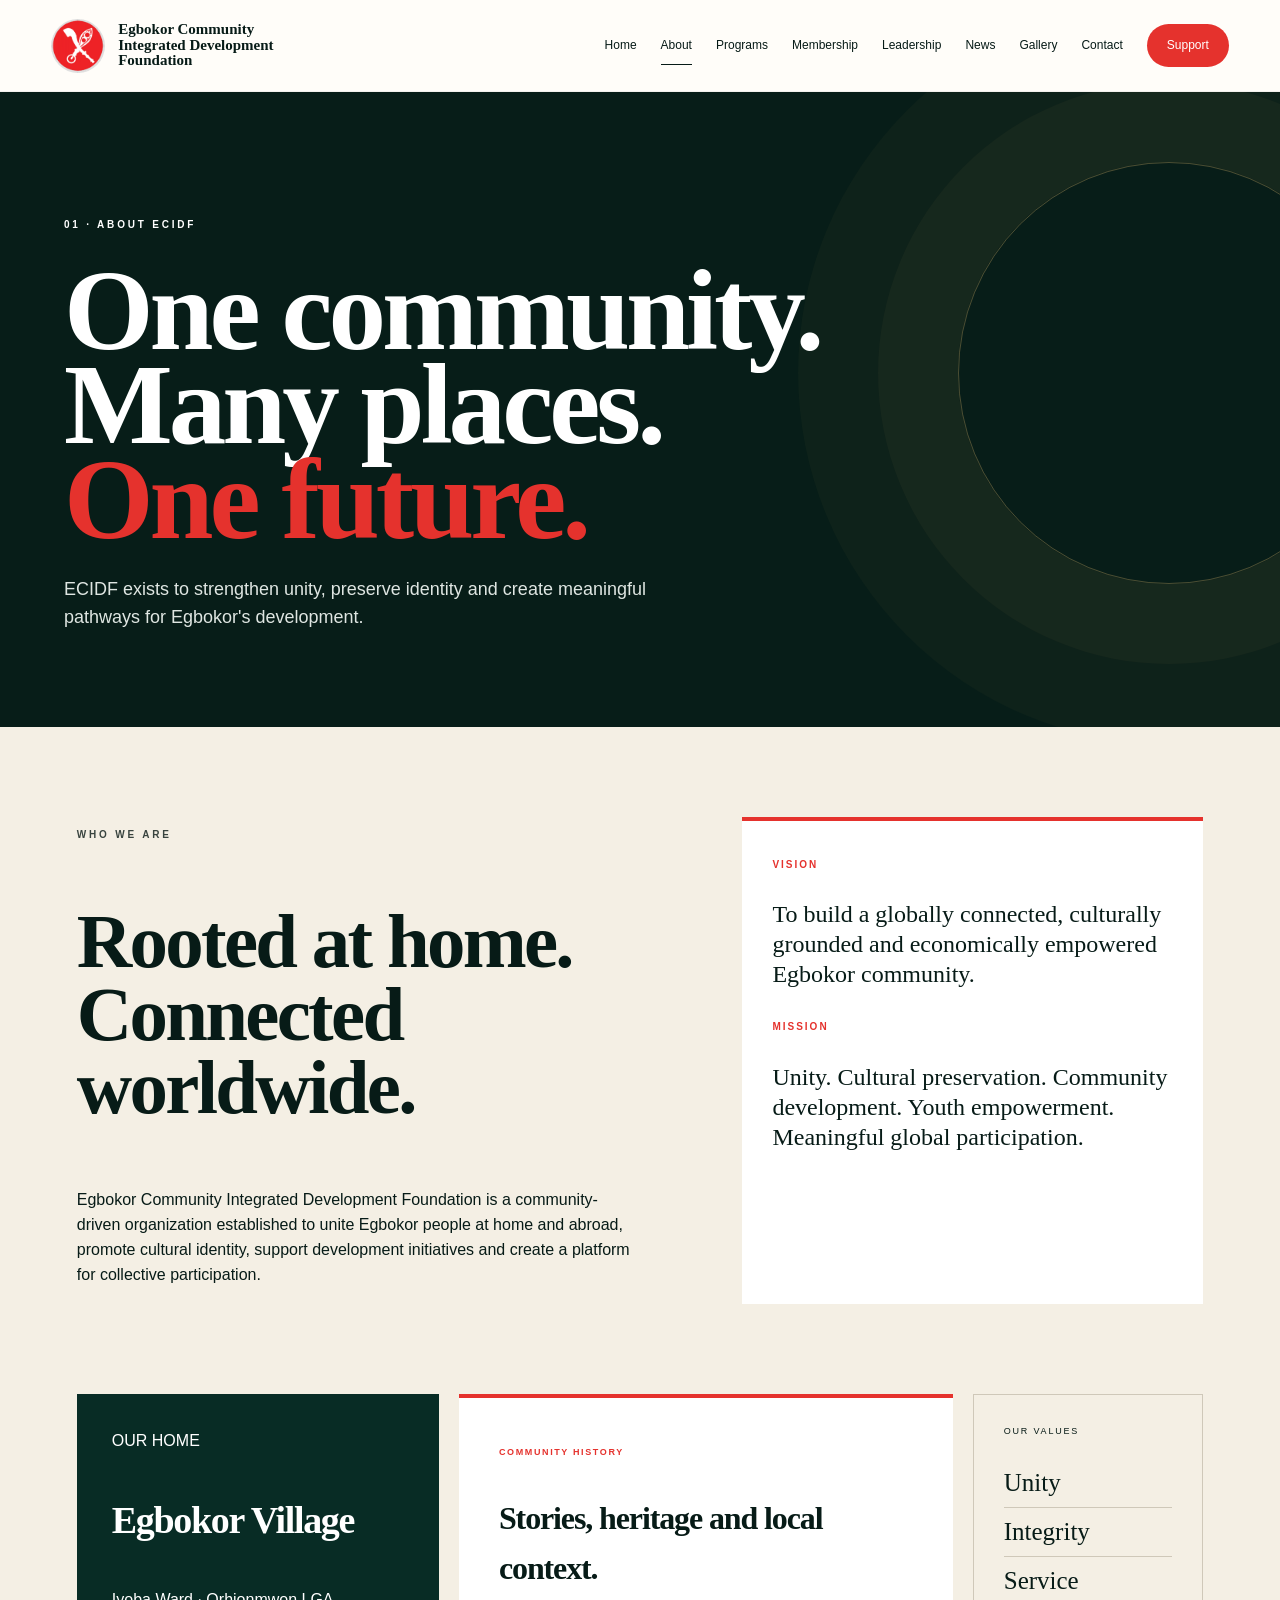
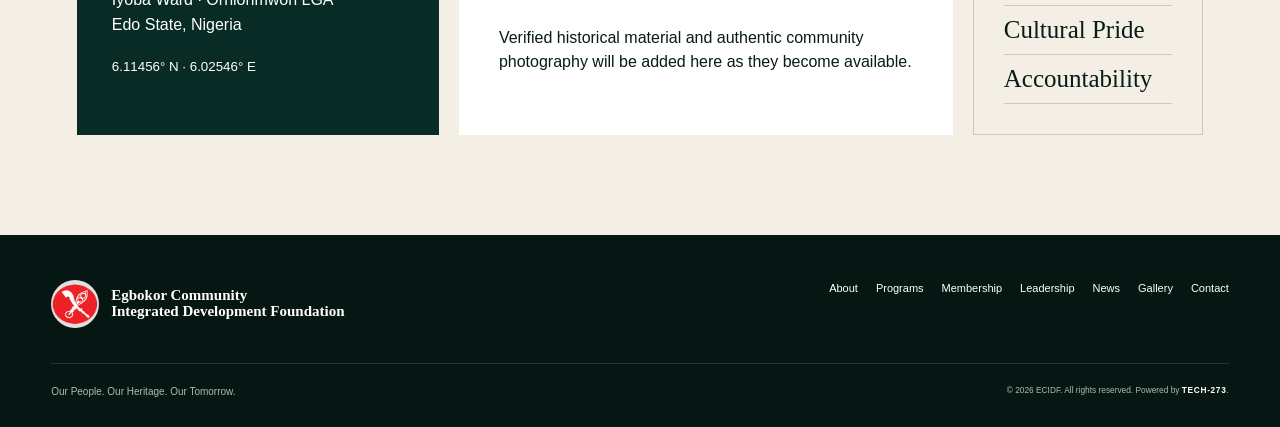
==== commit 7ffcab2b: "Initial ECIDF website" ====
--- a/about.html
+++ b/about.html
@@ -1 +1 @@
-<!doctype html><html lang="en"><head><meta charset="utf-8"><meta name="viewport" content="width=device-width,initial-scale=1"><meta name="description" content="Egbokor Community Integrated Development Foundation"><title>About | ECIDF</title><link rel="stylesheet" href="styles.css"></head><body><header class="site-header"><a class="brand" href="index.html"><span class="brand-mark"><img src="assets/images/ecidf-emblem.png" alt="ECIDF emblem"></span><span class="brand-type">Egbokor Community<br>Integrated Development<br>Foundation</span></a><button class="menu" aria-label="Toggle navigation" aria-expanded="false">Menu</button><nav><a class="" href="index.html">Home</a><a class="active" href="about.html">About</a><a class="" href="programs.html">Programs</a><a class="" href="membership.html">Membership</a><a class="" href="leadership.html">Leadership</a><a class="" href="news.html">News</a><a class="" href="gallery.html">Gallery</a><a class="" href="contact.html">Contact</a><a class="support-link" href="support.html">Support</a></nav></header><main><section class="page-intro"><p class="meta">01 · ABOUT ECIDF</p><h1>One community.<br>Many places.<br><span>One future.</span></h1><p class="page-dek">ECIDF exists to strengthen unity, preserve identity and create meaningful pathways for Egbokor's development.</p></section><section class="split-editorial"><div><p class="meta dark">WHO WE ARE</p><h2>Rooted at home.<br>Connected worldwide.</h2><p>Egbokor Community Integrated Development Foundation is a community-driven organization established to unite Egbokor people at home and abroad, promote cultural identity, support development initiatives and create a platform for collective participation.</p></div><aside class="manifesto"><b>VISION</b><p>To build a globally connected, culturally grounded and economically empowered Egbokor community.</p><b>MISSION</b><p>Unity. Cultural preservation. Community development. Youth empowerment. Meaningful global participation.</p></aside></section><section class="broken-grid"><div class="location-panel"><span>OUR HOME</span><h3>Egbokor Village</h3><p>Iyoba Ward · Orhionmwon LGA<br>Edo State, Nigeria</p><small>6.11456° N · 6.02546° E</small></div><div class="coming editorial-coming"><span>COMMUNITY HISTORY</span><h3>Stories, heritage and local context.</h3><p>Verified historical material and authentic community photography will be added here as they become available.</p></div><div class="values"><span>OUR VALUES</span><strong>Unity</strong><strong>Integrity</strong><strong>Service</strong><strong>Cultural Pride</strong><strong>Accountability</strong></div></section></main><footer><div class="footer-brand"><img src="assets/images/ecidf-emblem.png" alt=""><strong>Egbokor Community<br>Integrated Development Foundation</strong></div><div class="footer-nav"><a href="about.html">About</a><a href="programs.html">Programs</a><a href="membership.html">Membership</a><a href="leadership.html">Leadership</a><a href="news.html">News</a><a href="gallery.html">Gallery</a><a href="contact.html">Contact</a></div><div class="footer-meta"><span>Our People. Our Heritage. Our Tomorrow.</span><small>© 2026 Egbokor Community Integrated Development Foundation. All rights reserved.</small></div></footer><script src="script.js"></script></body></html>+<!doctype html><html lang="en"><head><meta charset="utf-8"><meta name="viewport" content="width=device-width,initial-scale=1"><meta name="description" content="Egbokor Community Integrated Development Foundation"><title>About | ECIDF</title><link rel="stylesheet" href="styles.css"></head><body><header class="site-header"><a class="brand" href="index.html"><span class="brand-mark"><img src="assets/images/ecidf-emblem.png" alt="ECIDF emblem"></span><span class="brand-type">Egbokor Community<br>Integrated Development<br>Foundation</span></a><button class="menu" aria-label="Toggle navigation" aria-expanded="false">Menu</button><nav><a class="" href="index.html">Home</a><a class="active" href="about.html">About</a><a class="" href="programs.html">Programs</a><a class="" href="membership.html">Membership</a><a class="" href="leadership.html">Leadership</a><a class="" href="news.html">News</a><a class="" href="gallery.html">Gallery</a><a class="" href="contact.html">Contact</a><a class="support-link" href="support.html">Support</a></nav></header><main><section class="page-intro"><p class="meta">01 · ABOUT ECIDF</p><h1>One community.<br>Many places.<br><span>One future.</span></h1><p class="page-dek">ECIDF exists to strengthen unity, preserve identity and create meaningful pathways for Egbokor's development.</p></section><section class="split-editorial"><div><p class="meta dark">WHO WE ARE</p><h2>Rooted at home.<br>Connected worldwide.</h2><p>Egbokor Community Integrated Development Foundation is a community-driven organization established to unite Egbokor people at home and abroad, promote cultural identity, support development initiatives and create a platform for collective participation.</p></div><aside class="manifesto"><b>VISION</b><p>To build a globally connected, culturally grounded and economically empowered Egbokor community.</p><b>MISSION</b><p>Unity. Cultural preservation. Community development. Youth empowerment. Meaningful global participation.</p></aside></section><section class="broken-grid"><div class="location-panel"><span>OUR HOME</span><h3>Egbokor Village</h3><p>Iyoba Ward · Orhionmwon LGA<br>Edo State, Nigeria</p><small>6.11456° N · 6.02546° E</small></div><div class="coming editorial-coming"><span>COMMUNITY HISTORY</span><h3>Stories, heritage and local context.</h3><p>Verified historical material and authentic community photography will be added here as they become available.</p></div><div class="values"><span>OUR VALUES</span><strong>Unity</strong><strong>Integrity</strong><strong>Service</strong><strong>Cultural Pride</strong><strong>Accountability</strong></div></section></main><footer><div class="footer-brand"><img src="assets/images/ecidf-emblem.png" alt=""><strong>Egbokor Community<br>Integrated Development Foundation</strong></div><div class="footer-nav"><a href="about.html">About</a><a href="programs.html">Programs</a><a href="membership.html">Membership</a><a href="leadership.html">Leadership</a><a href="news.html">News</a><a href="gallery.html">Gallery</a><a href="contact.html">Contact</a></div><div class="footer-meta"><span>Our People. Our Heritage. Our Tomorrow.</span><small>© 2026 ECIDF. All rights reserved. Powered by <strong class="tech-credit">TECH-273</strong>.</small></div></footer><script src="script.js"></script></body></html>
--- a/styles.css
+++ b/styles.css
@@ -1 +1,47 @@
-:root{--ink:#071b17;--forest:#082c25;--forest2:#0d3a30;--paper:#f4efe4;--white:#fffdf8;--red:#e5322d;--muted:#77776f;--line:#cfc8b9;--gold:#d6b06b}*{box-sizing:border-box}html{scroll-behavior:auto}body{margin:0;background:var(--paper);color:var(--ink);font-family:Arial,Helvetica,sans-serif;line-height:1.55}a{color:inherit}.site-header{height:92px;padding:0 4vw;display:flex;align-items:center;justify-content:space-between;background:#fffdfaf5;backdrop-filter:blur(14px);position:sticky;top:0;z-index:100;border-bottom:1px solid #0000000c}.brand{display:flex;align-items:center;gap:13px;text-decoration:none}.brand-mark{width:54px;height:54px;border-radius:50%;overflow:hidden;flex:0 0 auto}.brand-mark img{width:100%;height:100%;object-fit:cover}.brand-type{font:700 15px/1.05 Georgia,serif}.site-header nav{display:flex;align-items:center;gap:24px}.site-header nav a{text-decoration:none;font-size:12px;padding:10px 0;border-bottom:1px solid transparent}.site-header nav a:hover,.site-header nav a.active{border-color:var(--ink)}.site-header nav .support-link{background:var(--red);color:#fff;padding:12px 20px;border:0;border-radius:999px}.menu{display:none;background:none;border:1px solid var(--line);padding:9px 12px}.meta{font-size:10px;letter-spacing:.28em;font-weight:800}.meta.dark{color:#39443f}h1,h2,h3{font-family:Georgia,'Times New Roman',serif;font-weight:600;letter-spacing:-.035em}h1 span,h2 span{color:var(--red)}.hero-editorial{min-height:760px;background:linear-gradient(90deg,#061713 0%,#0a211b 44%,#183128 100%);color:#fff;position:relative;overflow:hidden;display:grid;grid-template-columns:43% 57%;isolation:isolate}.hero-wash{position:absolute;inset:0;background:radial-gradient(circle at 88% 16%,#e6b57455,transparent 26%),radial-gradient(circle at 70% 65%,#28634e66,transparent 34%),linear-gradient(120deg,transparent 50%,#0000 70%);z-index:-1}.hero-copy{padding:8.5vw 0 5vw 4vw;z-index:5}.hero-copy h1{font-size:clamp(58px,6.6vw,104px);line-height:.88;margin:20px 0 24px;max-width:780px}.hero-copy h1 span{font-family:Arial}.dek{max-width:500px;font-size:17px;color:#e8ece8}.hero-actions{display:flex;align-items:center;gap:30px;margin:32px 0 56px}.button{display:inline-flex;align-items:center;gap:25px;text-decoration:none;padding:15px 24px;border-radius:999px;font-size:13px}.button.red{background:var(--red);color:#fff}.text-button,.inline-link{text-decoration:none;border-bottom:1px solid currentColor;padding-bottom:5px;font-size:13px}.text-button i{font-style:normal;border:1px solid #ffffff55;border-radius:50%;width:34px;height:34px;display:inline-grid;place-items:center;margin-left:12px}.hero-notes{display:flex;gap:28px}.hero-notes span{border-left:1px solid #ffffff44;padding-left:20px;font-size:9px;letter-spacing:.18em;text-transform:uppercase}.globe-art{position:absolute;right:3vw;top:4.5vw;width:min(50vw,680px);aspect-ratio:1;z-index:3}.earth{position:absolute;inset:14%;border-radius:50%;background:radial-gradient(circle at 35% 30%,#2b9fc0 0 13%,#126a8c 35%,#064461 62%,#052d3d 100%);box-shadow:inset -40px -25px 70px #00141acc,inset 20px 15px 40px #ffffff30,0 30px 70px #0009,0 0 50px #62c6dd33;overflow:hidden;animation:float 7s ease-in-out infinite}.earth:before{content:'';position:absolute;inset:-5%;border-radius:50%;background:repeating-linear-gradient(90deg,transparent 0 9%,#ffffff12 9.2% 9.5%),repeating-linear-gradient(0deg,transparent 0 9%,#ffffff10 9.2% 9.5%)}.continent{position:absolute;background:#b4a85f;filter:drop-shadow(0 2px 1px #0004);opacity:.95}.c1{width:31%;height:24%;left:18%;top:22%;border-radius:70% 35% 60% 30%;transform:rotate(-20deg)}.c2{width:20%;height:33%;left:38%;top:45%;border-radius:40% 60% 70% 30%;transform:rotate(20deg)}.c3{width:31%;height:23%;right:13%;top:25%;border-radius:35% 65% 30% 70%;transform:rotate(12deg)}.c4{width:15%;height:12%;right:16%;bottom:23%;border-radius:50%;transform:rotate(-20deg)}.emblem-badge{position:absolute;width:25%;aspect-ratio:1;left:37.5%;top:37.5%;z-index:8;border-radius:50%;overflow:hidden;box-shadow:0 0 0 5px #fff,0 0 28px #fff8}.emblem-badge img{width:100%;height:100%;object-fit:cover}.orbit{position:absolute;left:5%;right:5%;top:36%;height:28%;border:1px solid #f4cf79bb;border-radius:50%;box-shadow:0 0 12px #f5c76222;animation:orbit 20s linear infinite}.orbit:after{content:'';position:absolute;width:9px;height:9px;background:#fff6c6;border-radius:50%;left:-4px;top:50%;box-shadow:0 0 18px #ffd064}.orbit-b{transform:rotate(55deg);animation-duration:27s}.orbit-c{transform:rotate(-38deg);animation-duration:33s}.orb-label{position:absolute;z-index:10;font:600 15px Georgia,serif;text-shadow:0 2px 8px #000}.people{left:0;top:34%}.culture{left:2%;bottom:31%}.development{left:7%;bottom:14%}.unity{right:8%;top:19%}.heritage{right:0;top:42%}.future{right:6%;bottom:27%}.hero-script{position:absolute;right:5vw;bottom:4vw;font:italic 27px/1.05 Georgia,serif;transform:rotate(-6deg);z-index:5}.hero-script em{color:var(--red)}.editorial-section{padding:70px 4vw 90px;display:grid;grid-template-columns:70px 30% 1fr;gap:3vw;background:var(--paper)}.section-index{font-size:11px;padding-top:10px}.section-index small{display:block;letter-spacing:.2em;margin-top:12px}.statement h2,.focus-section h2,.join-section h2{font-size:clamp(48px,5.3vw,82px);line-height:.93;margin:0 0 25px}.statement p{max-width:430px}.circle-link{width:42px;height:42px;border:1px solid var(--ink);border-radius:50%;display:inline-grid;place-items:center;text-decoration:none;margin:20px 15px 0 0}.photo-collage{min-height:430px;position:relative}.image-slot{position:absolute;background:linear-gradient(135deg,#3f5c4d,#10241d);color:#fff;display:flex;flex-direction:column;justify-content:flex-end;padding:20px;overflow:hidden}.image-slot:before{content:'';position:absolute;inset:0;background:repeating-linear-gradient(135deg,#ffffff05 0 2px,transparent 2px 8px)}.image-slot span,.image-slot small{position:relative}.village{left:0;top:30px;width:44%;height:260px}.portrait{right:0;top:0;width:56%;height:380px;filter:grayscale(1)}.photo-collage blockquote{position:absolute;right:-1%;bottom:10px;width:34%;background:#cf332dbd;color:#fff;padding:28px;font:22px/1.2 Georgia,serif;margin:0;z-index:3}.focus-section{padding:65px 4vw;background:#071d18;color:#fff;display:grid;grid-template-columns:70px 23% 1fr;gap:3vw}.section-index.light{color:#fff}.focus-track{display:grid;grid-template-columns:repeat(4,1fr);min-height:330px}.focus-track a{padding:190px 18px 20px;text-decoration:none;border-left:1px solid #ffffff25;background:linear-gradient(0deg,#000b,#0000),radial-gradient(circle at 50% 30%,#2f6551,#10251e);position:relative}.focus-track a:nth-child(2){background:linear-gradient(0deg,#000b,#0000),radial-gradient(circle at 50% 30%,#6b6545,#1b2d24)}.focus-track a:nth-child(3){background:linear-gradient(0deg,#000b,#0000),radial-gradient(circle at 50% 30%,#68453b,#1d211c)}.focus-track a:nth-child(4){background:linear-gradient(0deg,#000b,#0000),radial-gradient(circle at 50% 30%,#37505a,#14201e)}.focus-track b,.focus-track span{display:block}.focus-track b{font:22px Georgia,serif}.focus-track span{font-size:11px;color:#d9dfdc;margin-top:5px}.focus-track i{position:absolute;bottom:18px;right:18px;font-style:normal}.join-section{padding:0 4vw;min-height:430px;display:grid;grid-template-columns:70px 33% 1fr 22%;gap:3vw;align-items:center;background:#f6f1e6}.landscape-placeholder{height:100%;min-height:430px;background:radial-gradient(circle at 65% 35%,#e4b874,#5f6e4b 35%,#273c30 70%);display:flex;flex-direction:column;justify-content:flex-end;padding:25px;color:#fff}.join-copy{padding-right:2vw}.join-copy .button{margin:12px 0 20px}.join-copy .inline-link{display:block;width:max-content}.page-intro{min-height:520px;padding:9vw 5vw 6vw;background:#071d18;color:#fff;position:relative;overflow:hidden}.page-intro:after{content:'';position:absolute;width:420px;height:420px;border:1px solid #d6b06b55;border-radius:50%;right:-100px;top:70px;box-shadow:0 0 0 80px #d6b06b0a,0 0 0 160px #d6b06b08}.page-intro h1{font-size:clamp(66px,9vw,135px);line-height:.82;margin:30px 0;position:relative;z-index:2}.page-dek{max-width:650px;font-size:18px;color:#dfe6e2;position:relative;z-index:2}.split-editorial,.contact-editorial,.support-editorial{padding:90px 6vw;display:grid;grid-template-columns:1.1fr .9fr;gap:8vw}.split-editorial h2,.contact-editorial h2,.support-editorial h2{font-size:clamp(48px,6vw,88px);line-height:.95}.manifesto{border-top:4px solid var(--red);padding:30px;background:#fff}.manifesto b{font-size:10px;letter-spacing:.2em;color:var(--red)}.manifesto p{font:24px/1.25 Georgia,serif}.broken-grid{padding:0 6vw 100px;display:grid;grid-template-columns:1.1fr 1.5fr .7fr;gap:20px;align-items:stretch}.location-panel{background:var(--forest);color:#fff;padding:35px}.location-panel h3{font-size:38px}.coming{background:#fff;border-top:4px solid var(--red);padding:30px}.coming>span,.status{font-size:9px;letter-spacing:.18em;font-weight:800;color:var(--red)}.coming h3{font-size:32px}.editorial-coming{padding:40px}.values{padding:30px;border:1px solid var(--line)}.values span,.values strong{display:block}.values span{font-size:9px;letter-spacing:.2em;margin-bottom:20px}.values strong{font:25px Georgia,serif;padding:10px 0;border-bottom:1px solid var(--line)}.project-ledger{padding:80px 6vw}.project-ledger article{display:grid;grid-template-columns:60px 1.2fr 1fr 220px;gap:30px;align-items:center;padding:35px 0;border-top:1px solid var(--line)}.project-ledger article:last-child{border-bottom:1px solid var(--line)}.project-ledger h2{font-size:42px;margin:0}.evidence-band{padding:70px 6vw;background:var(--forest);color:#fff;display:grid;grid-template-columns:1fr 1fr;gap:8vw;align-items:end}.evidence-band h2{font-size:60px;margin:0}.category-list{margin-top:35px}.category-list span{display:block;border-top:1px solid var(--line);padding:16px 0;font:24px Georgia,serif}.form-provision label{display:block;font-size:11px;font-weight:700;margin:15px 0}.form-provision input,.form-provision textarea{width:100%;padding:13px;border:1px solid var(--line);margin-top:5px;background:#f5f2eb}.form-provision button,.coming button{padding:13px 18px;border:0;background:#d7d3ca;color:#777}.leadership-layout{padding:80px 6vw;display:grid;grid-template-columns:1.1fr repeat(3,1fr);gap:18px}.lead-title{grid-row:span 2;padding-right:40px}.lead-title h2{font-size:70px}.leader-card{background:#fff;padding-bottom:20px}.portrait-slot{height:230px;background:linear-gradient(145deg,#d8d2c4,#f6f1e6);display:grid;place-items:center;text-align:center;color:#777;font-size:10px;letter-spacing:.15em}.leader-card small,.leader-card h3,.leader-card p{margin-left:18px;margin-right:18px}.leader-card h3{font-size:24px}.news-ledger{padding:80px 6vw;display:grid;grid-template-columns:2fr 1fr 1fr;gap:18px}.news-ledger article{background:#fff;padding:30px;min-height:260px}.news-ledger .featured-news{grid-row:span 2;min-height:540px;background:var(--forest);color:#fff;display:flex;flex-direction:column;justify-content:flex-end}.featured-news h2{font-size:58px}.news-ledger small,.featured-news>span{font-size:9px;letter-spacing:.18em;color:var(--red)}.gallery-editorial{padding:70px 4vw;display:grid;grid-template-columns:1.3fr .7fr 1fr;grid-auto-rows:240px;gap:14px}.gallery-placeholder{background:linear-gradient(135deg,#385447,#12251e);color:#fff;padding:20px;display:flex;flex-direction:column;justify-content:flex-end}.gallery-placeholder span{font:26px Georgia,serif}.gallery-placeholder small{font-size:10px;letter-spacing:.12em}.g1{grid-row:span 2}.g4{grid-column:span 2}.contact-lines{margin-top:35px}.contact-lines span{display:flex;justify-content:space-between;gap:30px;border-top:1px solid var(--line);padding:16px 0;font-size:12px}.support-intro{background:#1b1714}.support-editorial{grid-template-columns:1.2fr .8fr .8fr}footer{background:#061713;color:#fff;padding:45px 4vw 28px;display:grid;grid-template-columns:1.2fr 1fr;gap:35px}.footer-brand{display:flex;gap:12px;align-items:center;font:15px/1.05 Georgia,serif}.footer-brand img{width:48px;height:48px;border-radius:50%}.footer-nav{display:flex;gap:18px;flex-wrap:wrap;justify-content:flex-end}.footer-nav a{text-decoration:none;font-size:11px}.footer-meta{grid-column:1/-1;border-top:1px solid #ffffff22;padding-top:20px;display:flex;justify-content:space-between;font-size:10px;color:#aeb9b5}@keyframes float{50%{transform:translateY(-10px)}}@keyframes orbit{to{transform:rotate(360deg)}}@media(prefers-reduced-motion:reduce){.earth,.orbit{animation:none}}@media(max-width:1050px){.site-header nav{display:none;position:absolute;top:92px;left:0;right:0;background:#fff;padding:25px 5vw;flex-direction:column;align-items:flex-start}.site-header nav.open{display:flex}.menu{display:block}.hero-editorial{grid-template-columns:1fr;min-height:1050px}.hero-copy{padding:80px 6vw}.globe-art{top:500px;right:10%;width:80vw;max-width:600px}.hero-script{display:none}.editorial-section,.focus-section{grid-template-columns:50px 1fr}.photo-collage,.focus-track{grid-column:2}.join-section{grid-template-columns:50px 1fr}.landscape-placeholder{grid-column:2}.join-section h2,.join-copy{grid-column:2}.broken-grid,.support-editorial{grid-template-columns:1fr 1fr}.project-ledger article{grid-template-columns:50px 1fr}.project-ledger article p,.project-ledger .status{grid-column:2}.leadership-layout{grid-template-columns:1fr 1fr}.lead-title{grid-column:1/-1;grid-row:auto}.news-ledger{grid-template-columns:1fr 1fr}.news-ledger .featured-news{grid-column:1/-1;grid-row:auto}.gallery-editorial{grid-template-columns:1fr 1fr}.g4{grid-column:auto}.split-editorial,.contact-editorial{grid-template-columns:1fr}.evidence-band{grid-template-columns:1fr}.focus-track{grid-template-columns:1fr 1fr}}@media(max-width:650px){.site-header{height:78px;padding:0 5vw}.brand-mark{width:44px;height:44px}.brand-type{font-size:12px}.site-header nav{top:78px}.hero-editorial{min-height:900px}.hero-copy{padding:60px 6vw}.hero-copy h1{font-size:52px}.hero-notes{gap:12px}.hero-notes span{font-size:7px;padding-left:10px}.globe-art{top:470px;right:0;width:100vw}.orb-label{font-size:11px}.editorial-section,.focus-section,.join-section{padding-left:5vw;padding-right:5vw;grid-template-columns:1fr}.section-index{margin-bottom:15px}.photo-collage,.focus-track,.landscape-placeholder,.join-section h2,.join-copy{grid-column:1}.photo-collage{min-height:540px}.village{width:65%;height:230px}.portrait{width:70%;top:140px;height:340px}.photo-collage blockquote{width:60%;bottom:0}.focus-track{grid-template-columns:1fr}.focus-track a{min-height:220px;padding-top:120px}.page-intro{min-height:440px;padding:80px 6vw}.page-intro h1{font-size:62px}.broken-grid,.support-editorial,.leadership-layout,.news-ledger,.gallery-editorial{grid-template-columns:1fr}.gallery-placeholder{min-height:240px}.g1{grid-row:auto}.project-ledger{padding:60px 6vw}.project-ledger article{grid-template-columns:1fr;gap:10px}.project-ledger article p,.project-ledger .status{grid-column:1}.evidence-band h2{font-size:45px}.footer-nav{justify-content:flex-start}.footer-meta{flex-direction:column;gap:8px}}+:root{--ink:#071b17;--forest:#082c25;--forest2:#0d3a30;--paper:#f4efe4;--white:#fffdf8;--red:#e5322d;--muted:#77776f;--line:#cfc8b9;--gold:#d6b06b}*{box-sizing:border-box}html{scroll-behavior:auto}body{margin:0;background:var(--paper);color:var(--ink);font-family:Arial,Helvetica,sans-serif;line-height:1.55}a{color:inherit}.site-header{height:92px;padding:0 4vw;display:flex;align-items:center;justify-content:space-between;background:#fffdfaf5;backdrop-filter:blur(14px);position:sticky;top:0;z-index:100;border-bottom:1px solid #0000000c}.brand{display:flex;align-items:center;gap:13px;text-decoration:none}.brand-mark{width:54px;height:54px;border-radius:50%;overflow:hidden;flex:0 0 auto}.brand-mark img{width:100%;height:100%;object-fit:cover}.brand-type{font:700 15px/1.05 Georgia,serif}.site-header nav{display:flex;align-items:center;gap:24px}.site-header nav a{text-decoration:none;font-size:12px;padding:10px 0;border-bottom:1px solid transparent}.site-header nav a:hover,.site-header nav a.active{border-color:var(--ink)}.site-header nav .support-link{background:var(--red);color:#fff;padding:12px 20px;border:0;border-radius:999px}.menu{display:none;background:none;border:1px solid var(--line);padding:9px 12px}.meta{font-size:10px;letter-spacing:.28em;font-weight:800}.meta.dark{color:#39443f}h1,h2,h3{font-family:Georgia,'Times New Roman',serif;font-weight:600;letter-spacing:-.035em}h1 span,h2 span{color:var(--red)}.hero-editorial{min-height:760px;background:linear-gradient(90deg,#061713 0%,#0a211b 44%,#183128 100%);color:#fff;position:relative;overflow:hidden;display:grid;grid-template-columns:43% 57%;isolation:isolate}.hero-wash{position:absolute;inset:0;background:radial-gradient(circle at 88% 16%,#e6b57455,transparent 26%),radial-gradient(circle at 70% 65%,#28634e66,transparent 34%),linear-gradient(120deg,transparent 50%,#0000 70%);z-index:-1}.hero-copy{padding:8.5vw 0 5vw 4vw;z-index:5}.hero-copy h1{font-size:clamp(58px,6.6vw,104px);line-height:.88;margin:20px 0 24px;max-width:780px}.hero-copy h1 span{font-family:Arial}.dek{max-width:500px;font-size:17px;color:#e8ece8}.hero-actions{display:flex;align-items:center;gap:30px;margin:32px 0 56px}.button{display:inline-flex;align-items:center;gap:25px;text-decoration:none;padding:15px 24px;border-radius:999px;font-size:13px}.button.red{background:var(--red);color:#fff}.text-button,.inline-link{text-decoration:none;border-bottom:1px solid currentColor;padding-bottom:5px;font-size:13px}.text-button i{font-style:normal;border:1px solid #ffffff55;border-radius:50%;width:34px;height:34px;display:inline-grid;place-items:center;margin-left:12px}.hero-notes{display:flex;gap:28px}.hero-notes span{border-left:1px solid #ffffff44;padding-left:20px;font-size:9px;letter-spacing:.18em;text-transform:uppercase}.globe-art{position:absolute;right:3vw;top:4.5vw;width:min(50vw,680px);aspect-ratio:1;z-index:3}.earth{position:absolute;inset:14%;border-radius:50%;background:radial-gradient(circle at 35% 30%,#2b9fc0 0 13%,#126a8c 35%,#064461 62%,#052d3d 100%);box-shadow:inset -40px -25px 70px #00141acc,inset 20px 15px 40px #ffffff30,0 30px 70px #0009,0 0 50px #62c6dd33;overflow:hidden;animation:float 7s ease-in-out infinite}.earth:before{content:'';position:absolute;inset:-5%;border-radius:50%;background:repeating-linear-gradient(90deg,transparent 0 9%,#ffffff12 9.2% 9.5%),repeating-linear-gradient(0deg,transparent 0 9%,#ffffff10 9.2% 9.5%)}.continent{position:absolute;background:#b4a85f;filter:drop-shadow(0 2px 1px #0004);opacity:.95}.c1{width:31%;height:24%;left:18%;top:22%;border-radius:70% 35% 60% 30%;transform:rotate(-20deg)}.c2{width:20%;height:33%;left:38%;top:45%;border-radius:40% 60% 70% 30%;transform:rotate(20deg)}.c3{width:31%;height:23%;right:13%;top:25%;border-radius:35% 65% 30% 70%;transform:rotate(12deg)}.c4{width:15%;height:12%;right:16%;bottom:23%;border-radius:50%;transform:rotate(-20deg)}.emblem-badge{position:absolute;width:25%;aspect-ratio:1;left:37.5%;top:37.5%;z-index:8;border-radius:50%;overflow:hidden;box-shadow:0 0 0 5px #fff,0 0 28px #fff8}.emblem-badge img{width:100%;height:100%;object-fit:cover}.orbit{position:absolute;left:5%;right:5%;top:36%;height:28%;border:1px solid #f4cf79bb;border-radius:50%;box-shadow:0 0 12px #f5c76222;animation:orbit 20s linear infinite}.orbit:after{content:'';position:absolute;width:9px;height:9px;background:#fff6c6;border-radius:50%;left:-4px;top:50%;box-shadow:0 0 18px #ffd064}.orbit-b{transform:rotate(55deg);animation-duration:27s}.orbit-c{transform:rotate(-38deg);animation-duration:33s}.orb-label{position:absolute;z-index:10;font:600 15px Georgia,serif;text-shadow:0 2px 8px #000}.people{left:0;top:34%}.culture{left:2%;bottom:31%}.development{left:7%;bottom:14%}.unity{right:8%;top:19%}.heritage{right:0;top:42%}.future{right:6%;bottom:27%}.hero-script{position:absolute;right:5vw;bottom:4vw;font:italic 27px/1.05 Georgia,serif;transform:rotate(-6deg);z-index:5}.hero-script em{color:var(--red)}.editorial-section{padding:70px 4vw 90px;display:grid;grid-template-columns:70px 30% 1fr;gap:3vw;background:var(--paper)}.section-index{font-size:11px;padding-top:10px}.section-index small{display:block;letter-spacing:.2em;margin-top:12px}.statement h2,.focus-section h2,.join-section h2{font-size:clamp(48px,5.3vw,82px);line-height:.93;margin:0 0 25px}.statement p{max-width:430px}.circle-link{width:42px;height:42px;border:1px solid var(--ink);border-radius:50%;display:inline-grid;place-items:center;text-decoration:none;margin:20px 15px 0 0}.photo-collage{min-height:430px;position:relative}.image-slot{position:absolute;background:linear-gradient(135deg,#3f5c4d,#10241d);color:#fff;display:flex;flex-direction:column;justify-content:flex-end;padding:20px;overflow:hidden}.image-slot:before{content:'';position:absolute;inset:0;background:repeating-linear-gradient(135deg,#ffffff05 0 2px,transparent 2px 8px)}.image-slot span,.image-slot small{position:relative}.village{left:0;top:30px;width:44%;height:260px}.portrait{right:0;top:0;width:56%;height:380px;filter:grayscale(1)}.photo-collage blockquote{position:absolute;right:-1%;bottom:10px;width:34%;background:#cf332dbd;color:#fff;padding:28px;font:22px/1.2 Georgia,serif;margin:0;z-index:3}.focus-section{padding:65px 4vw;background:#071d18;color:#fff;display:grid;grid-template-columns:70px 23% 1fr;gap:3vw}.section-index.light{color:#fff}.focus-track{display:grid;grid-template-columns:repeat(4,1fr);min-height:330px}.focus-track a{padding:190px 18px 20px;text-decoration:none;border-left:1px solid #ffffff25;background:linear-gradient(0deg,#000b,#0000),radial-gradient(circle at 50% 30%,#2f6551,#10251e);position:relative}.focus-track a:nth-child(2){background:linear-gradient(0deg,#000b,#0000),radial-gradient(circle at 50% 30%,#6b6545,#1b2d24)}.focus-track a:nth-child(3){background:linear-gradient(0deg,#000b,#0000),radial-gradient(circle at 50% 30%,#68453b,#1d211c)}.focus-track a:nth-child(4){background:linear-gradient(0deg,#000b,#0000),radial-gradient(circle at 50% 30%,#37505a,#14201e)}.focus-track b,.focus-track span{display:block}.focus-track b{font:22px Georgia,serif}.focus-track span{font-size:11px;color:#d9dfdc;margin-top:5px}.focus-track i{position:absolute;bottom:18px;right:18px;font-style:normal}.join-section{padding:0 4vw;min-height:430px;display:grid;grid-template-columns:70px 33% 1fr 22%;gap:3vw;align-items:center;background:#f6f1e6}.landscape-placeholder{height:100%;min-height:430px;background:radial-gradient(circle at 65% 35%,#e4b874,#5f6e4b 35%,#273c30 70%);display:flex;flex-direction:column;justify-content:flex-end;padding:25px;color:#fff}.join-copy{padding-right:2vw}.join-copy .button{margin:12px 0 20px}.join-copy .inline-link{display:block;width:max-content}.page-intro{min-height:520px;padding:9vw 5vw 6vw;background:#071d18;color:#fff;position:relative;overflow:hidden}.page-intro:after{content:'';position:absolute;width:420px;height:420px;border:1px solid #d6b06b55;border-radius:50%;right:-100px;top:70px;box-shadow:0 0 0 80px #d6b06b0a,0 0 0 160px #d6b06b08}.page-intro h1{font-size:clamp(66px,9vw,135px);line-height:.82;margin:30px 0;position:relative;z-index:2}.page-dek{max-width:650px;font-size:18px;color:#dfe6e2;position:relative;z-index:2}.split-editorial,.contact-editorial,.support-editorial{padding:90px 6vw;display:grid;grid-template-columns:1.1fr .9fr;gap:8vw}.split-editorial h2,.contact-editorial h2,.support-editorial h2{font-size:clamp(48px,6vw,88px);line-height:.95}.manifesto{border-top:4px solid var(--red);padding:30px;background:#fff}.manifesto b{font-size:10px;letter-spacing:.2em;color:var(--red)}.manifesto p{font:24px/1.25 Georgia,serif}.broken-grid{padding:0 6vw 100px;display:grid;grid-template-columns:1.1fr 1.5fr .7fr;gap:20px;align-items:stretch}.location-panel{background:var(--forest);color:#fff;padding:35px}.location-panel h3{font-size:38px}.coming{background:#fff;border-top:4px solid var(--red);padding:30px}.coming>span,.status{font-size:9px;letter-spacing:.18em;font-weight:800;color:var(--red)}.coming h3{font-size:32px}.editorial-coming{padding:40px}.values{padding:30px;border:1px solid var(--line)}.values span,.values strong{display:block}.values span{font-size:9px;letter-spacing:.2em;margin-bottom:20px}.values strong{font:25px Georgia,serif;padding:10px 0;border-bottom:1px solid var(--line)}.project-ledger{padding:80px 6vw}.project-ledger article{display:grid;grid-template-columns:60px 1.2fr 1fr 220px;gap:30px;align-items:center;padding:35px 0;border-top:1px solid var(--line)}.project-ledger article:last-child{border-bottom:1px solid var(--line)}.project-ledger h2{font-size:42px;margin:0}.evidence-band{padding:70px 6vw;background:var(--forest);color:#fff;display:grid;grid-template-columns:1fr 1fr;gap:8vw;align-items:end}.evidence-band h2{font-size:60px;margin:0}.category-list{margin-top:35px}.category-list span{display:block;border-top:1px solid var(--line);padding:16px 0;font:24px Georgia,serif}.form-provision label{display:block;font-size:11px;font-weight:700;margin:15px 0}.form-provision input,.form-provision textarea{width:100%;padding:13px;border:1px solid var(--line);margin-top:5px;background:#f5f2eb}.form-provision button,.coming button{padding:13px 18px;border:0;background:#d7d3ca;color:#777}.leadership-layout{padding:80px 6vw;display:grid;grid-template-columns:1.1fr repeat(3,1fr);gap:18px}.lead-title{grid-row:span 2;padding-right:40px}.lead-title h2{font-size:70px}.leader-card{background:#fff;padding-bottom:20px}.portrait-slot{height:230px;background:linear-gradient(145deg,#d8d2c4,#f6f1e6);display:grid;place-items:center;text-align:center;color:#777;font-size:10px;letter-spacing:.15em}.leader-card small,.leader-card h3,.leader-card p{margin-left:18px;margin-right:18px}.leader-card h3{font-size:24px}.news-ledger{padding:80px 6vw;display:grid;grid-template-columns:2fr 1fr 1fr;gap:18px}.news-ledger article{background:#fff;padding:30px;min-height:260px}.news-ledger .featured-news{grid-row:span 2;min-height:540px;background:var(--forest);color:#fff;display:flex;flex-direction:column;justify-content:flex-end}.featured-news h2{font-size:58px}.news-ledger small,.featured-news>span{font-size:9px;letter-spacing:.18em;color:var(--red)}.gallery-editorial{padding:70px 4vw;display:grid;grid-template-columns:1.3fr .7fr 1fr;grid-auto-rows:240px;gap:14px}.gallery-placeholder{background:linear-gradient(135deg,#385447,#12251e);color:#fff;padding:20px;display:flex;flex-direction:column;justify-content:flex-end}.gallery-placeholder span{font:26px Georgia,serif}.gallery-placeholder small{font-size:10px;letter-spacing:.12em}.g1{grid-row:span 2}.g4{grid-column:span 2}.contact-lines{margin-top:35px}.contact-lines span{display:flex;justify-content:space-between;gap:30px;border-top:1px solid var(--line);padding:16px 0;font-size:12px}.support-intro{background:#1b1714}.support-editorial{grid-template-columns:1.2fr .8fr .8fr}footer{background:#061713;color:#fff;padding:45px 4vw 28px;display:grid;grid-template-columns:1.2fr 1fr;gap:35px}.footer-brand{display:flex;gap:12px;align-items:center;font:15px/1.05 Georgia,serif}.footer-brand img{width:48px;height:48px;border-radius:50%}.footer-nav{display:flex;gap:18px;flex-wrap:wrap;justify-content:flex-end}.footer-nav a{text-decoration:none;font-size:11px}.footer-meta{grid-column:1/-1;border-top:1px solid #ffffff22;padding-top:20px;display:flex;justify-content:space-between;font-size:10px;color:#aeb9b5}@keyframes float{50%{transform:translateY(-10px)}}@keyframes orbit{to{transform:rotate(360deg)}}@media(prefers-reduced-motion:reduce){.earth,.orbit{animation:none}}@media(max-width:1050px){.site-header nav{display:none;position:absolute;top:92px;left:0;right:0;background:#fff;padding:25px 5vw;flex-direction:column;align-items:flex-start}.site-header nav.open{display:flex}.menu{display:block}.hero-editorial{grid-template-columns:1fr;min-height:1050px}.hero-copy{padding:80px 6vw}.globe-art{top:500px;right:10%;width:80vw;max-width:600px}.hero-script{display:none}.editorial-section,.focus-section{grid-template-columns:50px 1fr}.photo-collage,.focus-track{grid-column:2}.join-section{grid-template-columns:50px 1fr}.landscape-placeholder{grid-column:2}.join-section h2,.join-copy{grid-column:2}.broken-grid,.support-editorial{grid-template-columns:1fr 1fr}.project-ledger article{grid-template-columns:50px 1fr}.project-ledger article p,.project-ledger .status{grid-column:2}.leadership-layout{grid-template-columns:1fr 1fr}.lead-title{grid-column:1/-1;grid-row:auto}.news-ledger{grid-template-columns:1fr 1fr}.news-ledger .featured-news{grid-column:1/-1;grid-row:auto}.gallery-editorial{grid-template-columns:1fr 1fr}.g4{grid-column:auto}.split-editorial,.contact-editorial{grid-template-columns:1fr}.evidence-band{grid-template-columns:1fr}.focus-track{grid-template-columns:1fr 1fr}}@media(max-width:650px){.site-header{height:78px;padding:0 5vw}.brand-mark{width:44px;height:44px}.brand-type{font-size:12px}.site-header nav{top:78px}.hero-editorial{min-height:900px}.hero-copy{padding:60px 6vw}.hero-copy h1{font-size:52px}.hero-notes{gap:12px}.hero-notes span{font-size:7px;padding-left:10px}.globe-art{top:470px;right:0;width:100vw}.orb-label{font-size:11px}.editorial-section,.focus-section,.join-section{padding-left:5vw;padding-right:5vw;grid-template-columns:1fr}.section-index{margin-bottom:15px}.photo-collage,.focus-track,.landscape-placeholder,.join-section h2,.join-copy{grid-column:1}.photo-collage{min-height:540px}.village{width:65%;height:230px}.portrait{width:70%;top:140px;height:340px}.photo-collage blockquote{width:60%;bottom:0}.focus-track{grid-template-columns:1fr}.focus-track a{min-height:220px;padding-top:120px}.page-intro{min-height:440px;padding:80px 6vw}.page-intro h1{font-size:62px}.broken-grid,.support-editorial,.leadership-layout,.news-ledger,.gallery-editorial{grid-template-columns:1fr}.gallery-placeholder{min-height:240px}.g1{grid-row:auto}.project-ledger{padding:60px 6vw}.project-ledger article{grid-template-columns:1fr;gap:10px}.project-ledger article p,.project-ledger .status{grid-column:1}.evidence-band h2{font-size:45px}.footer-nav{justify-content:flex-start}.footer-meta{flex-direction:column;gap:8px}}
+/* V7 editorial mission, programs and support upgrade */
+.purpose-editorial{padding:72px 5vw 78px;background:#f8f4eb;display:grid;grid-template-columns:minmax(0,1.75fr) minmax(260px,.75fr);column-gap:6vw;position:relative;border-bottom:1px solid var(--line)}.purpose-kicker{grid-column:1/-1;display:flex;align-items:center;gap:14px;margin-bottom:26px}.purpose-kicker span{width:38px;height:2px;background:var(--red)}.purpose-kicker p,.purpose-label{margin:0;font-size:9px;letter-spacing:.24em;font-weight:800}.mission-panel{padding-right:5vw}.mission-panel h2,.vision-panel h3{font-family:Georgia,'Times New Roman',serif;letter-spacing:-.035em}.mission-panel h2{font-size:clamp(38px,4.2vw,66px);line-height:1;margin:10px 0 22px}.mission-panel>p:not(.purpose-label):not(.purpose-tags){max-width:780px;font-size:16px;line-height:1.75}.purpose-rule{width:42px;height:2px;background:var(--red);margin:28px 0}.purpose-tags{font-size:9px;letter-spacing:.24em}.purpose-tags i{font-style:normal;padding:0 12px;color:#888}.vision-panel{border-left:1px solid var(--line);padding:0 0 0 34px;position:relative}.vision-number{display:block;font:700 50px/1 Georgia,serif;color:#d8d5cc;margin-bottom:16px}.vision-panel h3{font-size:34px;line-height:1.02;margin:9px 0 15px}.vision-panel p:last-child{font-size:14px;line-height:1.7}.cinematic-page-hero{min-height:560px;color:#fff;position:relative;overflow:hidden;display:flex;align-items:flex-end;padding:80px 5vw;background:#082c25}.cinematic-page-hero:before,.cinematic-page-hero:after{content:'';position:absolute;inset:0}.cinematic-page-hero:before{background:radial-gradient(circle at 80% 25%,#9b815e55,transparent 24%),radial-gradient(circle at 72% 70%,#51745f55,transparent 32%),linear-gradient(105deg,#061914 0 48%,#16392e 75%,#2d3328 100%)}.cinematic-page-hero:after{background:linear-gradient(90deg,#061713ee 0%,#061713aa 48%,#06171333 75%),repeating-linear-gradient(115deg,transparent 0 30px,#ffffff05 31px 32px)}.support-hero:before{background:radial-gradient(circle at 82% 35%,#8f624f66,transparent 28%),radial-gradient(circle at 70% 75%,#536d5055,transparent 30%),linear-gradient(105deg,#17120f 0 48%,#263b2f 72%,#514036 100%)}.page-hero-copy{position:relative;z-index:2;max-width:760px}.page-hero-copy h1{font-size:clamp(62px,7.5vw,112px);line-height:.88;margin:18px 0 28px}.page-hero-copy p:not(.meta){max-width:610px;font-size:17px;color:#e5ebe7}.page-hero-copy .button{margin-top:18px}.page-hero-note{position:absolute;right:5vw;bottom:38px;z-index:2;font-size:9px;letter-spacing:.28em;border-top:1px solid #ffffff55;padding-top:12px}.program-areas,.support-ways{padding:78px 5vw 90px;background:#fffdf8}.program-heading,.support-heading{display:grid;grid-template-columns:1fr minmax(280px,.55fr);gap:7vw;align-items:end;margin-bottom:45px}.program-heading h2,.support-heading h2{font-size:clamp(48px,5.5vw,78px);line-height:.95;margin:12px 0 0}.program-heading>p,.support-heading>p{max-width:500px}.program-list{border-top:1px solid var(--line)}.program-list article{display:grid;grid-template-columns:65px minmax(220px,.8fr) 1.2fr 250px;gap:25px;align-items:center;padding:28px 0;border-bottom:1px solid var(--line)}.program-list article>span,.support-tracks article>span{font:700 28px Georgia,serif;color:#d6d2c9}.program-list h3{font:600 30px/1 Georgia,serif;margin:0}.program-list p{margin:0}.program-list small{font-size:9px;letter-spacing:.15em;color:var(--red);font-weight:800}.support-tracks{display:grid;grid-template-columns:1.15fr .9fr 1fr;border-top:1px solid var(--line);border-bottom:1px solid var(--line)}.support-tracks article{padding:34px 30px 38px 0;min-height:245px}.support-tracks article+article{border-left:1px solid var(--line);padding-left:30px}.support-tracks h3{font:600 30px/1.05 Georgia,serif;margin:22px 0 12px}.verification-notice{margin-top:32px;background:#eaf2e7;border-left:4px solid var(--forest2);padding:22px 26px;display:grid;grid-template-columns:280px 1fr;gap:30px}.verification-notice strong{font:600 20px Georgia,serif}.verification-notice p{margin:0}.accountability-strip{padding:70px 5vw;background:var(--forest);color:#fff;display:grid;grid-template-columns:1fr 1fr;gap:8vw;align-items:end}.accountability-strip h2{font-size:clamp(50px,6vw,82px);line-height:.92;margin:12px 0}.accountability-strip h3{font:600 32px Georgia,serif}.accountability-strip p{color:#dbe4df;max-width:580px}.status-light{display:inline-block;margin-top:18px;font-size:9px;letter-spacing:.18em;color:#f2c9c7;border-top:1px solid #ffffff44;padding-top:12px}
+@media(max-width:900px){.purpose-editorial{grid-template-columns:1fr}.vision-panel{border-left:0;border-top:1px solid var(--line);padding:30px 0 0;margin-top:35px}.program-heading,.support-heading,.accountability-strip{grid-template-columns:1fr}.program-list article{grid-template-columns:50px 1fr}.program-list article p,.program-list article small{grid-column:2}.support-tracks{grid-template-columns:1fr}.support-tracks article+article{border-left:0;border-top:1px solid var(--line);padding-left:0}.verification-notice{grid-template-columns:1fr}.cinematic-page-hero{min-height:500px}}
+@media(max-width:650px){.purpose-editorial,.program-areas,.support-ways{padding-left:6vw;padding-right:6vw}.mission-panel{padding-right:0}.purpose-tags{line-height:2}.cinematic-page-hero{padding:65px 6vw}.page-hero-copy h1{font-size:54px}.page-hero-note{display:none}.program-list article{grid-template-columns:1fr;gap:8px}.program-list article p,.program-list article small{grid-column:1}.support-tracks article{padding-right:0}.accountability-strip{padding:60px 6vw}}
+
+/* V8 — Edo/Benin heritage globe and richly layered program/support pages */
+.heritage-globe-art{right:1vw;top:3vw;width:min(55vw,740px);display:grid;place-items:center;perspective:1200px}
+.heritage-globe-art:before{content:'';position:absolute;inset:8%;border-radius:50%;background:radial-gradient(circle,#d6b06b22 0 46%,transparent 70%);filter:blur(18px)}
+.heritage-globe{width:86%;aspect-ratio:1;display:grid;place-items:center;animation:globeFloat 7s ease-in-out infinite;transform-style:preserve-3d}
+.heritage-globe img{display:block;width:100%;height:100%;object-fit:contain;filter:drop-shadow(0 34px 45px #000b) drop-shadow(0 0 24px #d6b06b32);animation:heritageTurn 16s ease-in-out infinite;transform-origin:center}
+.globe-caption{position:absolute;right:1%;bottom:7%;padding:13px 17px;border-left:2px solid var(--red);background:#061713c7;backdrop-filter:blur(8px);display:flex;flex-direction:column;color:#fff;box-shadow:0 12px 30px #0005}
+.globe-caption span{font-size:8px;letter-spacing:.24em;color:var(--gold)}
+.globe-caption strong{font:italic 17px Georgia,serif;margin-top:3px}
+@keyframes globeFloat{50%{transform:translateY(-12px)}}
+@keyframes heritageTurn{0%,100%{transform:rotateY(-10deg) rotateZ(-1deg)}50%{transform:rotateY(18deg) rotateZ(1deg)}}
+
+.program-areas,.support-ways{position:relative;overflow:hidden;background:linear-gradient(135deg,#071b17 0%,#0b3028 58%,#173c31 100%);color:#fff}
+.program-areas:before,.support-ways:before{content:'';position:absolute;inset:0;pointer-events:none;background:radial-gradient(circle at 88% 8%,#d6b06b28,transparent 25%),radial-gradient(circle at 8% 92%,#e5322d14,transparent 28%),repeating-linear-gradient(120deg,transparent 0 46px,#ffffff05 47px 48px)}
+.program-areas>* ,.support-ways>*{position:relative;z-index:1}
+.program-areas .meta.dark,.support-ways .meta.dark{color:var(--gold)}
+.program-heading>p,.support-heading>p,.program-list p,.support-tracks p{color:#d5e0db}
+.program-list{border-color:#ffffff35}
+.program-list article{border-color:#ffffff28;transition:background .25s ease,transform .25s ease;padding-left:18px;padding-right:18px}
+.program-list article:hover{background:#ffffff0b;transform:translateX(5px)}
+.program-list article>span,.support-tracks article>span{color:var(--gold)}
+.program-list small{color:#f07973}
+.support-tracks{border-color:#ffffff35;gap:14px;border-bottom:0}
+.support-tracks article{padding:34px 28px 38px;background:linear-gradient(145deg,#ffffff10,#ffffff05);border:1px solid #ffffff20;min-height:260px}
+.support-tracks article+article{border:1px solid #ffffff20;padding-left:28px}
+.support-tracks h3{color:#fff}
+.verification-notice{background:linear-gradient(110deg,#d6b06b22,#ffffff0a);border-left-color:var(--gold);color:#fff;box-shadow:0 18px 50px #0003}
+.purpose-editorial{background:linear-gradient(135deg,#efe7d7,#faf7ef 48%,#e8dfce);background-image:radial-gradient(circle at 90% 12%,#d6b06b26,transparent 24%),repeating-linear-gradient(120deg,transparent 0 38px,#082c2508 39px 40px);}
+.vision-panel{background:#fff9;padding:28px 28px 30px;border-left:3px solid var(--red);box-shadow:0 18px 45px #16322912}
+.evidence-band,.accountability-strip{background:radial-gradient(circle at 85% 30%,#d6b06b21,transparent 28%),linear-gradient(110deg,#051713,#0b3028 65%,#163d31)}
+@media(prefers-reduced-motion:reduce){.heritage-globe,.heritage-globe img{animation:none}}
+@media(max-width:1050px){.heritage-globe-art{top:500px;right:8%;width:84vw;max-width:620px}}
+@media(max-width:650px){.heritage-globe-art{top:485px;right:0;width:100vw}.globe-caption{right:6%;bottom:2%}.support-tracks{gap:12px}.program-list article:hover{transform:none}.vision-panel{padding:24px 20px}}
+
+/* V9 — clear, responsive donation account details */
+.donation-details{scroll-margin-top:110px;margin-top:32px;padding:34px;display:grid;grid-template-columns:minmax(220px,.72fr) minmax(0,1.28fr);gap:5vw;align-items:start;background:var(--white);color:var(--ink);border-top:4px solid var(--gold);box-shadow:0 22px 55px #0004}
+.donation-intro .meta{color:#80632f}.donation-intro h3{font-size:clamp(32px,3.2vw,48px);line-height:1;margin:12px 0 18px}.donation-intro p:last-child{max-width:440px;margin:0;color:#4a554f}
+.bank-details{margin:0}.bank-details>div{display:grid;grid-template-columns:150px minmax(0,1fr);gap:24px;padding:19px 0;border-top:1px solid var(--line)}.bank-details>div:last-child{border-bottom:1px solid var(--line)}.bank-details dt{font-size:10px;line-height:1.5;letter-spacing:.18em;font-weight:800;text-transform:uppercase;color:#63706a}.bank-details dd{margin:0;font:600 22px/1.25 Georgia,'Times New Roman',serif;overflow-wrap:anywhere}.bank-details .account-number-row dd{font-family:Arial,Helvetica,sans-serif;font-size:clamp(30px,3.2vw,44px);font-weight:800;line-height:1;color:var(--red);letter-spacing:.045em;font-variant-numeric:tabular-nums}
+.home-donation{padding:78px 5vw;display:grid;grid-template-columns:minmax(260px,.8fr) minmax(420px,1.2fr);gap:7vw;align-items:center;background:linear-gradient(135deg,#f7f1e5,#fffdf8 54%,#eadfca)}.donation-callout h2{font-size:clamp(48px,5vw,76px);line-height:.94;margin:16px 0 24px}.donation-callout>p:not(.meta){max-width:500px}.donation-callout .inline-link{display:inline-block;margin-top:12px}.bank-details-home{padding:22px 30px;background:#fff;border-top:4px solid var(--red);box-shadow:0 22px 55px #1632291a}
+@media(max-width:900px){.donation-details,.home-donation{grid-template-columns:1fr}.home-donation{gap:42px}.bank-details-home{padding:18px 24px}}
+@media(max-width:650px){.donation-details{padding:26px 20px}.home-donation{padding:62px 6vw}.bank-details-home{padding:14px 18px}.bank-details>div{grid-template-columns:1fr;gap:7px;padding:17px 0}.bank-details .account-number-row dd{font-size:32px;letter-spacing:.025em}}
+.tech-credit{color:#fff;font-weight:800;letter-spacing:.08em}
